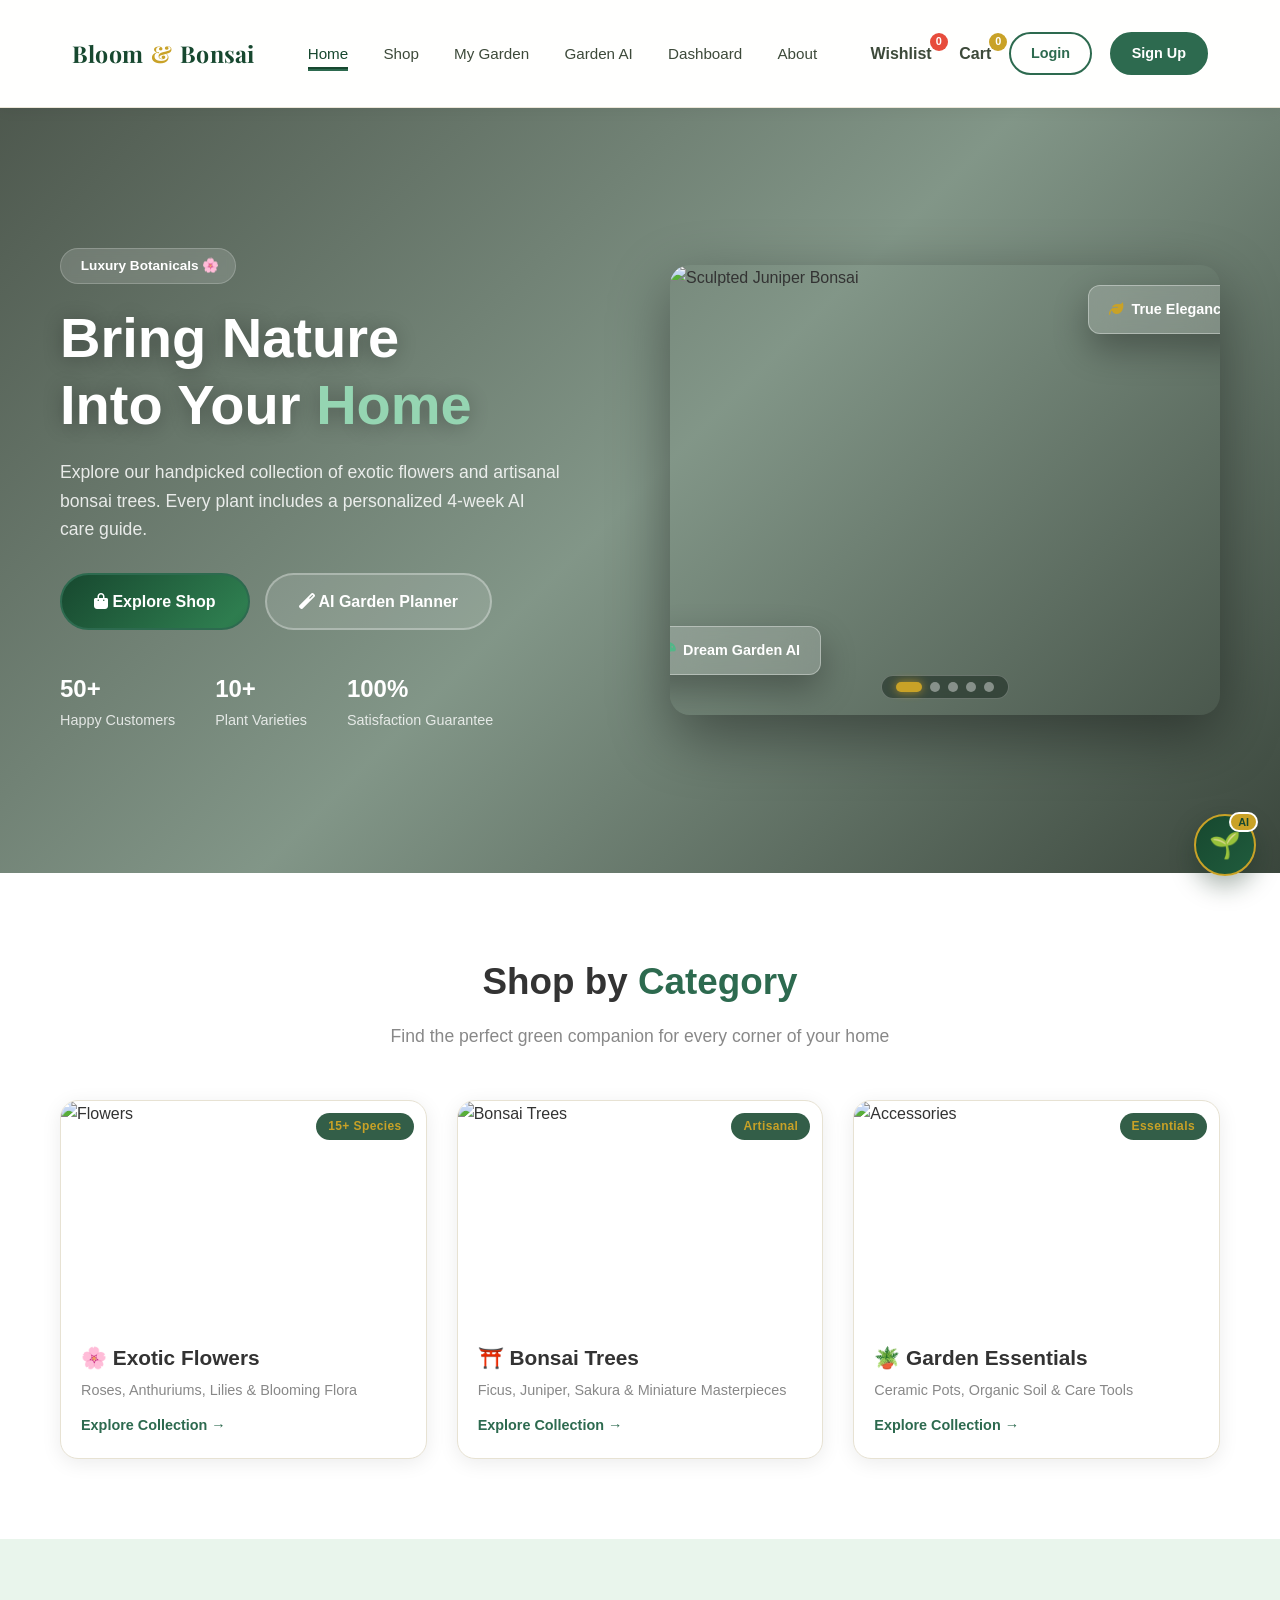
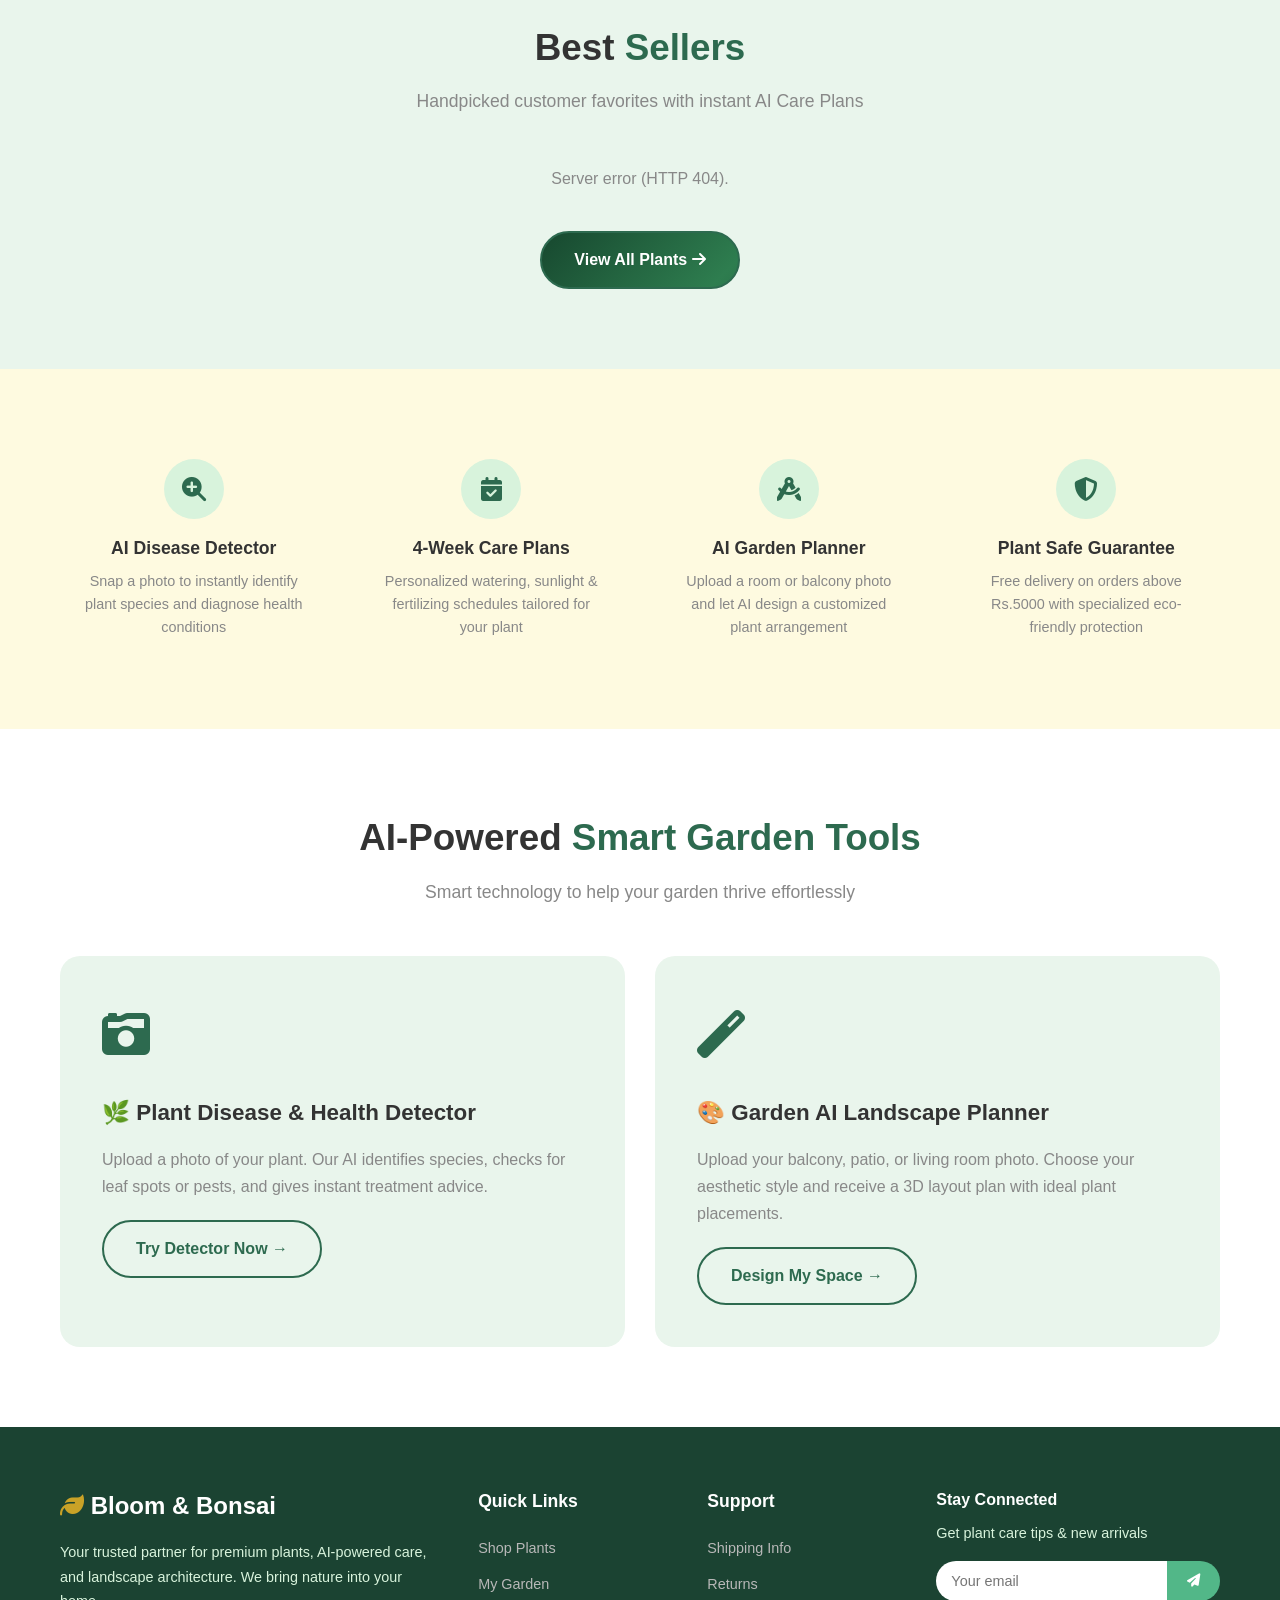
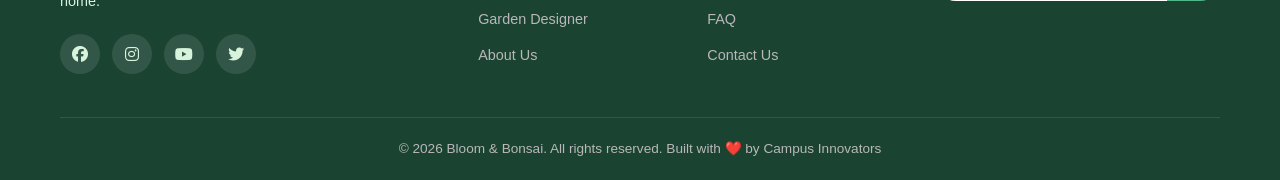
==== index.html @ c7f16629 "Restore and push all core website platform files" ====
<!DOCTYPE html>
<html lang="en">
<head>
    <meta charset="UTF-8">
    <meta name="viewport" content="width=device-width, initial-scale=1.0">
    <title>Bloom & Bonsai — Your Premium Plant Shop & AI Garden Planner</title>
    <link rel="preconnect" href="https://fonts.googleapis.com">
    <link href="https://fonts.googleapis.com/css2?family=Playfair+Display:wght@500;600;700;800&family=Inter:wght@400;500;600;700&display=swap" rel="stylesheet">
    <link rel="stylesheet" href="https://cdnjs.cloudflare.com/ajax/libs/font-awesome/6.5.0/css/all.min.css">
    <link rel="stylesheet" href="style.css?v=44.0">
</head>
<body>

<!-- ========== HEADER / NAVBAR (CENTERED PREMIUM NAVBAR) ========== -->
<header class="navbar premium">
  <div class="nav-inner">
    <a href="index.html" class="logo">Bloom <span>&amp;</span> Bonsai</a>
    <ul class="nav-links" id="navLinks">
      <li><a href="index.html" class="active">Home</a></li>
      <li><a href="shop.html">Shop</a></li>
      <li><a href="mygarden.html">My Garden</a></li>
      <li><a href="gardendesigner.html">Garden AI</a></li>
      <li><a href="dashboard.html">Dashboard</a></li>
      <li><a href="about.html">About</a></li>
    </ul>
    <div class="nav-actions">
      <a href="wishlist.html" class="cart-link" style="margin-right:10px;">Wishlist <span class="cart-badge wishlist-count-badge" id="wishlistCount" style="background:#e74c3c;">0</span></a>
      <a href="cart.html" class="cart-link">Cart <span class="cart-badge" id="cartCount">0</span></a>
      <a href="login.html" class="btn-login" id="loginBtn">Login</a>
      <a href="register.html" class="btn-signup" id="signupBtn">Sign Up</a>
      <div class="user-menu" id="userMenu" style="display:none;align-items:center;gap:10px;">
        <i class="fas fa-user-circle"></i>
        <span id="userName">User</span>
        <a href="#" id="logoutBtn" class="btn-mini" style="font-size:0.8rem;">Logout</a>
      </div>
      <button class="hamburger" id="hamburger" onclick="toggleMenu()"><i class="fas fa-bars"></i></button>
    </div>
  </div>
</header>

<!-- ========== HERO SECTION WITH LUXURY VIDEO BACKGROUND ========== -->
<section class="hero">
    <!-- Background Video -->
    <video autoplay muted loop playsinline id="hero-video">
        <source src="A_breathtaking_luxury_botanica.mp4" type="video/mp4">
        Your browser does not support the video tag.
    </video>

    <!-- Emerald-Gold Dark Overlay -->
    <div class="hero-overlay"></div>

    <div class="container hero-content">
        <div class="hero-text">
            <span class="hero-badge"><i class="fas fa-sparkles"></i> Luxury Botanicals 🌸</span>
            <h1>Bring Nature<br>Into Your <span class="highlight">Home</span></h1>
            <p>Explore our handpicked collection of exotic flowers and artisanal bonsai trees. Every plant includes a personalized 4-week AI care guide.</p>
            <div class="hero-buttons">
                <a href="shop.html" class="btn-primary shimmer-btn"><i class="fas fa-shopping-bag"></i> Explore Shop</a>
                <a href="gardendesigner.html" class="btn-secondary"><i class="fas fa-magic"></i> AI Garden Planner</a>
            </div>
            <div class="hero-stats">
                <div><strong>50+</strong> Happy Customers</div>
                <div><strong>10+</strong> Plant Varieties</div>
                <div><strong>100%</strong> Satisfaction Guarantee</div>
            </div>
        </div>
        <div class="hero-image">
            <div class="hero-img-wrapper">
                <!-- Auto-Sliding Image Slides -->
                <div class="hero-slider-container">
                    <div class="hero-slide active">
                        <img src="1000_F_533251804_g4BNF4jHRNAUqi2lBX12xUjSmZERIUp7.jpg?w=600" alt="Sculpted Juniper Bonsai">
                    </div>
                    <div class="hero-slide">
                        <img src="https://images.unsplash.com/photo-1562408590-e32931084e23?w=800" alt="Ficus Ginseng Bonsai">
                    </div>
                    <div class="hero-slide">
                        <img src="https://images.unsplash.com/photo-1496062031456-07b8f162a322?w=800" alt="Blooming Red Rose">
                    </div>
                    <div class="hero-slide">
                        <img src="https://images.unsplash.com/photo-1518977676601-b53f82aba655?w=800" alt="Japanese Evergreen Bonsai">
                    </div>
                    <div class="hero-slide">
                        <img src="https://images.unsplash.com/photo-1446071103084-c257b5f70672?w=800" alt="Tropical Anthurium">
                    </div>
                </div>

                <!-- Slider Navigation Dots -->
                <div class="hero-slider-dots">
                    <span class="hero-dot active" onclick="setHeroSlide(0)"></span>
                    <span class="hero-dot" onclick="setHeroSlide(1)"></span>
                    <span class="hero-dot" onclick="setHeroSlide(2)"></span>
                    <span class="hero-dot" onclick="setHeroSlide(3)"></span>
                    <span class="hero-dot" onclick="setHeroSlide(4)"></span>
                </div>

                <!-- Floating Accent Badges -->
                <div class="floating-card card-1">
                    <i class="fas fa-leaf" style="color:#c9a227;"></i> True Elegance
                </div>
                <div class="floating-card card-2">
                    <i class="fas fa-palette" style="color:#52B788;"></i> Dream Garden AI
                </div>
            </div>
        </div>
    </div>
</section>

<!-- ========== CATEGORIES SECTION ========== -->
<section class="categories" id="categories">
    <div class="container">
        <div class="section-header">
            <h2>Shop by <span class="highlight">Category</span></h2>
            <p>Find the perfect green companion for every corner of your home</p>
        </div>
        <div class="category-grid">
            <a href="shop.html?cat=flowers" class="category-card">
                <div class="category-img">
                    <img src="flowers.jpg?w=400" alt="Flowers">
                    <span class="cat-badge">15+ Species</span>
                </div>
                <div class="category-info">
                    <h3>🌸 Exotic Flowers</h3>
                    <p>Roses, Anthuriums, Lilies & Blooming Flora</p>
                    <span class="shop-link">Explore Collection →</span>
                </div>
            </a>
            <a href="shop.html?cat=bonsai" class="category-card">
                <div class="category-img">
                    <img src="bonsayi.avif?w=500" alt="Bonsai Trees">
                    <span class="cat-badge">Artisanal</span>
                </div>
                <div class="category-info">
                    <h3>⛩️ Bonsai Trees</h3>
                    <p>Ficus, Juniper, Sakura & Miniature Masterpieces</p>
                    <span class="shop-link">Explore Collection →</span>
                </div>
            </a>
            <a href="shop.html?cat=accessories" class="category-card">
                <div class="category-img">
                    <img src="gardenitems.jpg?w=400" alt="Accessories">
                    <span class="cat-badge">Essentials</span>
                </div>
                <div class="category-info">
                    <h3>🪴 Garden Essentials</h3>
                    <p>Ceramic Pots, Organic Soil & Care Tools</p>
                    <span class="shop-link">Explore Collection →</span>
                </div>
            </a>
        </div>
    </div>
</section>

<!-- ========== FEATURED PLANTS (BEST SELLERS) ========== -->
<section class="featured">
    <div class="container">
        <div class="section-header">
            <h2>Best <span class="highlight">Sellers</span></h2>
            <p>Handpicked customer favorites with instant AI Care Plans</p>
        </div>
        <div class="product-grid" id="featuredProducts">
            <!-- Products loaded via JS -->
        </div>
        <div class="view-all" style="margin-top:40px;text-align:center;">
            <a href="shop.html" class="btn-primary shimmer-btn">View All Plants <i class="fas fa-arrow-right"></i></a>
        </div>
    </div>
</section>

<!-- ========== FEATURES SECTION ========== -->
<section class="features">
    <div class="container">
        <div class="features-grid">
            <div class="feature-item">
                <div class="feature-icon"><i class="fas fa-search-plus"></i></div>
                <h3>AI Disease Detector</h3>
                <p>Snap a photo to instantly identify plant species and diagnose health conditions</p>
            </div>
            <div class="feature-item">
                <div class="feature-icon"><i class="fas fa-calendar-check"></i></div>
                <h3>4-Week Care Plans</h3>
                <p>Personalized watering, sunlight & fertilizing schedules tailored for your plant</p>
            </div>
            <div class="feature-item">
                <div class="feature-icon"><i class="fas fa-drafting-compass"></i></div>
                <h3>AI Garden Planner</h3>
                <p>Upload a room or balcony photo and let AI design a customized plant arrangement</p>
            </div>
            <div class="feature-item">
                <div class="feature-icon"><i class="fas fa-shield-alt"></i></div>
                <h3>Plant Safe Guarantee</h3>
                <p>Free delivery on orders above Rs.5000 with specialized eco-friendly protection</p>
            </div>
        </div>
    </div>
</section>

<!-- ========== AI TOOLS PREVIEW SECTION ========== -->
<section class="ai-tools">
    <div class="container">
        <div class="section-header">
            <h2>AI-Powered <span class="highlight">Smart Garden Tools</span></h2>
            <p>Smart technology to help your garden thrive effortlessly</p>
        </div>
        <div class="ai-tools-grid">
            <div class="ai-tool-card">
                <div class="ai-tool-img">
                    <i class="fas fa-camera-retro"></i>
                </div>
                <h3>🌿 Plant Disease & Health Detector</h3>
                <p>Upload a photo of your plant. Our AI identifies species, checks for leaf spots or pests, and gives instant treatment advice.</p>
                <a href="mygarden.html" class="btn-secondary">Try Detector Now →</a>
            </div>
            <div class="ai-tool-card">
                <div class="ai-tool-img">
                    <i class="fas fa-magic"></i>
                </div>
                <h3>🎨 Garden AI Landscape Planner</h3>
                <p>Upload your balcony, patio, or living room photo. Choose your aesthetic style and receive a 3D layout plan with ideal plant placements.</p>
                <a href="gardendesigner.html" class="btn-secondary">Design My Space →</a>
            </div>
        </div>
    </div>
</section>

<!-- ========== PRODUCT DETAIL MODAL (CUSTOMER VIEW) ========== -->
<div class="modal-overlay" id="productModal" onclick="if(event.target===this)closeProductModal();">
    <div class="modal-card" style="max-width:800px;position:relative;">
        <button class="modal-close" onclick="closeProductModal()">✕</button>
        <div id="productModalBody"><p style="text-align:center;padding:40px;">Loading plant details...</p></div>
    </div>
</div>

<!-- ========== FOOTER ========== -->
<footer class="footer">
    <div class="container">
        <div class="footer-grid">
            <div class="footer-about">
                <h3><i class="fas fa-leaf" style="color:#c9a227;"></i> Bloom & Bonsai</h3>
                <p>Your trusted partner for premium plants, AI-powered care, and landscape architecture. We bring nature into your home.</p>
                <div class="social-links">
                    <a href="#"><i class="fab fa-facebook"></i></a>
                    <a href="#"><i class="fab fa-instagram"></i></a>
                    <a href="#"><i class="fab fa-youtube"></i></a>
                    <a href="#"><i class="fab fa-twitter"></i></a>
                </div>
            </div>
            <div class="footer-links">
                <h4>Quick Links</h4>
                <ul>
                    <li><a href="shop.html">Shop Plants</a></li>
                    <li><a href="mygarden.html">My Garden</a></li>
                    <li><a href="gardendesigner.html">Garden Designer</a></li>
                    <li><a href="about.html">About Us</a></li>
                </ul>
            </div>
            <div class="footer-links">
                <h4>Support</h4>
                <ul>
                    <li><a href="#">Shipping Info</a></li>
                    <li><a href="#">Returns</a></li>
                    <li><a href="#">FAQ</a></li>
                    <li><a href="#">Contact Us</a></li>
                </ul>
            </div>
            <div class="footer-newsletter">
                <h4>Stay Connected</h4>
                <p>Get plant care tips & new arrivals</p>
                <form class="newsletter-form">
                    <input type="email" placeholder="Your email" required>
                    <button type="submit"><i class="fas fa-paper-plane"></i></button>
                </form>
            </div>
        </div>
        <div class="footer-bottom">
            <p>&copy; 2026 Bloom & Bonsai. All rights reserved. Built with ❤️ by Campus Innovators</p>
        </div>
    </div>
</footer>

<script src="script.js?v=44.0"></script>
</body>
</html>
---- style.css ----
/* ========== CSS VARIABLES ========== */
:root {
    --primary: #2D6A4F;
    --primary-dark: #1B4332;
    --secondary: #40916C;
    --accent: #52B788;
    --accent-light: #74C69D;
    --light: #D8F3DC;
    --lighter: #E9F5EC;
    --cream: #FEFAE0;
    --warm: #FFFBF0;
    --white: #FFFFFF;
    --gray-100: #F7F7F7;
    --gray-200: #E8E8E8;
    --gray-300: #B8B8B8;
    --gray-400: #888;
    --gray-500: #555;
    --gray-600: #333;
    --shadow: 0 4px 20px rgba(0,0,0,0.08);
    --shadow-hover: 0 8px 30px rgba(0,0,0,0.15);
    --radius: 12px;
    --radius-lg: 20px;
    --transition: all 0.3s ease;
}

/* ========== RESET & BASE ========== */
* {
    margin: 0;
    padding: 0;
    box-sizing: border-box;
}

html, body {
    scroll-behavior: smooth;
    width: 100% !important;
    max-width: 100% !important;
    overflow-x: hidden !important;
    position: relative;
    font-family: 'Segoe UI', Tahoma, Geneva, Verdana, sans-serif;
    background: var(--warm);
    color: var(--gray-600);
    line-height: 1.6;
}

a {
    text-decoration: none;
    color: inherit;
}

ul {
    list-style: none;
}

img {
    max-width: 100%;
    height: auto;
    display: block;
}

.container {
    max-width: 1200px;
    margin: 0 auto;
    padding: 0 20px;
}

.highlight {
    color: var(--primary);
}

.section-header {
    text-align: center;
    margin-bottom: 50px;
}

.section-header h2 {
    font-size: 2.3rem;
    color: var(--gray-600);
    margin-bottom: 10px;
}

.section-header p {
    color: var(--gray-400);
    font-size: 1.1rem;
}

/* ========== BUTTONS ========== */
.btn-primary {
    display: inline-block;
    background: var(--primary);
    color: var(--white);
    padding: 14px 32px;
    border-radius: 50px;
    font-weight: 600;
    font-size: 1rem;
    border: 2px solid var(--primary);
    transition: var(--transition);
    cursor: pointer;
}

.btn-primary:hover {
    background: var(--primary-dark);
    border-color: var(--primary-dark);
    transform: translateY(-2px);
    box-shadow: var(--shadow-hover);
}

.btn-secondary {
    display: inline-block;
    background: transparent;
    color: var(--primary);
    padding: 14px 32px;
    border-radius: 50px;
    font-weight: 600;
    font-size: 1rem;
    border: 2px solid var(--primary);
    transition: var(--transition);
    cursor: pointer;
}

.btn-secondary:hover {
    background: var(--primary);
    color: var(--white);
    transform: translateY(-2px);
}

.btn-danger {
    background: #dc3545;
    color: white;
    border: none;
    padding: 10px 20px;
    border-radius: 8px;
    cursor: pointer;
    transition: var(--transition);
}

.btn-danger:hover {
    background: #c82333;
}

/* ========== HEADER / NAVBAR ========== */
.header-top {
    background: var(--primary-dark);
    color: var(--light);
    font-size: 0.85rem;
    padding: 8px 0;
}

.header-top .container {
    display: flex;
    justify-content: space-between;
    align-items: center;
}

.navbar {
    background: var(--white);
    box-shadow: 0 2px 15px rgba(0,0,0,0.05);
    position: sticky;
    top: 0;
    z-index: 1000;
    padding: 15px 0;
}

.nav-container {
    display: flex;
    justify-content: space-between;
    align-items: center;
}

.logo {
    font-size: 1.5rem;
    font-weight: 800;
    color: var(--primary);
    display: flex;
    align-items: center;
    gap: 8px;
}

.logo i {
    color: var(--accent);
}

.nav-links {
    display: flex;
    gap: 30px;
    align-items: center;
}

.nav-links a {
    font-weight: 500;
    color: var(--gray-500);
    transition: var(--transition);
    position: relative;
    font-size: 0.95rem;
}

.nav-links a::after {
    content: '';
    position: absolute;
    bottom: -4px;
    left: 0;
    width: 0;
    height: 2px;
    background: var(--primary);
    transition: var(--transition);
}

.nav-links a:hover::after,
.nav-links a.active::after {
    width: 100%;
}

.nav-links a:hover,
.nav-links a.active {
    color: var(--primary);
}

.nav-icons {
    display: flex;
    align-items: center;
    gap: 15px;
}

/* Premium Admin Badge Styling */
.admin-portal-badge {
    background: linear-gradient(135deg, #17482f 0%, #0d2b1c 100%) !important;
    color: #fff !important;
    border: 1px solid #c9a227 !important;
    padding: 6px 16px !important;
    border-radius: 999px !important;
    font-weight: 700 !important;
    font-size: 0.82rem !important;
    letter-spacing: 0.5px !important;
    text-decoration: none !important;
    display: inline-flex !important;
    align-items: center !important;
    gap: 7px !important;
    box-shadow: 0 4px 14px rgba(23, 72, 47, 0.25) !important;
    transition: all 0.3s cubic-bezier(0.4, 0, 0.2, 1) !important;
}

.admin-portal-badge:hover {
    background: linear-gradient(135deg, #0d2b1c 0%, #17482f 100%) !important;
    box-shadow: 0 6px 20px rgba(201, 162, 39, 0.4) !important;
    transform: translateY(-2px) !important;
    border-color: #ffd700 !important;
}

.admin-portal-badge i {
    color: #c9a227 !important;
    font-size: 0.85rem !important;
    filter: drop-shadow(0 0 4px rgba(201,162,39,0.5));
}

.user-menu {
    display: flex;
    align-items: center;
    gap: 10px;
    background: #f4f8f5;
    padding: 4px 14px 4px 8px;
    border-radius: 999px;
    border: 1px solid #d4e4d6;
}

.user-menu #userName {
    font-weight: 600;
    font-size: 0.88rem;
    color: #17482f;
}

.cart-icon {
    position: relative;
    font-size: 1.3rem;
    color: var(--gray-600);
    transition: var(--transition);
}

.cart-icon:hover {
    color: var(--primary);
}

.cart-count {
    position: absolute;
    top: -8px;
    right: -10px;
    background: var(--accent);
    color: white;
    font-size: 0.7rem;
    width: 20px;
    height: 20px;
    border-radius: 50%;
    display: flex;
    align-items: center;
    justify-content: center;
    font-weight: 700;
}

.btn-login, .btn-signup {
    padding: 8px 20px;
    border-radius: 50px;
    font-weight: 600;
    font-size: 0.9rem;
    transition: var(--transition);
}

.btn-login {
    color: var(--primary);
    border: 2px solid var(--primary);
}

.btn-login:hover {
    background: var(--light);
}

.btn-signup {
    background: var(--primary);
    color: var(--white);
    border: 2px solid var(--primary);
}

.btn-signup:hover {
    background: var(--primary-dark);
    border-color: var(--primary-dark);
}

.user-menu {
    display: flex;
    align-items: center;
    gap: 5px;
    color: var(--primary);
    font-weight: 600;
    font-size: 0.9rem;
}

.user-menu i {
    font-size: 1.5rem;
}

.hamburger {
    display: none;
    background: none;
    border: none;
    font-size: 1.5rem;
    color: var(--gray-600);
    cursor: pointer;
}

/* ========== HERO SECTION (VIDEO BACKGROUND) ========== */
.hero {
    position: relative;
    min-height: 85vh;
    display: flex;
    align-items: center;
    overflow: hidden;
    padding: 0;
}

/* Video fills the entire hero behind everything */
#hero-video {
    position: absolute;
    top: 0;
    left: 0;
    width: 100%;
    height: 100%;
    object-fit: cover;
    z-index: 0;
}

/* Dark overlay so text is readable on any video */
.hero-overlay {
    position: absolute;
    top: 0;
    left: 0;
    width: 100%;
    height: 100%;
    background: rgba(0, 0, 0, 0.50);
    z-index: 1;
}

/* Content sits above the video and overlay */
.hero-content {
    position: relative;
    z-index: 2;
    display: grid;
    grid-template-columns: 1fr 1fr;
    gap: 60px;
    align-items: center;
    padding: 80px 20px;
    width: 100%;
}

.hero-badge {
    display: inline-block;
    background: rgba(255, 255, 255, 0.15);
    backdrop-filter: blur(4px);
    color: #fff;
    padding: 6px 16px;
    border-radius: 50px;
    font-size: 0.85rem;
    font-weight: 600;
    margin-bottom: 20px;
    border: 1px solid rgba(255, 255, 255, 0.2);
}

/* Override text colors for white-on-video readability */
.hero-text h1 {
    font-size: 3.5rem;
    line-height: 1.2;
    margin-bottom: 20px;
    color: #ffffff;
    text-shadow: 0 2px 20px rgba(0, 0, 0, 0.3);
}

.hero-text p {
    font-size: 1.1rem;
    color: rgba(255, 255, 255, 0.85);
    margin-bottom: 30px;
    max-width: 500px;
}

.hero-text .highlight {
    color: #95d5b2;
}

.hero-buttons {
    display: flex;
    gap: 15px;
    flex-wrap: wrap;
    margin-bottom: 40px;
}

.hero-buttons .btn-primary {
    background: var(--primary);
    border-color: var(--primary);
    color: #fff;
}

.hero-buttons .btn-primary:hover {
    background: var(--primary-dark);
    border-color: var(--primary-dark);
}

.hero-buttons .btn-secondary {
    background: rgba(255, 255, 255, 0.12);
    color: #fff;
    border: 2px solid rgba(255, 255, 255, 0.3);
}

.hero-buttons .btn-secondary:hover {
    background: rgba(255, 255, 255, 0.25);
    color: #fff;
}

.hero-stats {
    display: flex;
    gap: 40px;
}

.hero-stats div {
    font-size: 0.9rem;
    color: rgba(255, 255, 255, 0.8);
}

.hero-stats strong {
    display: block;
    font-size: 1.5rem;
    color: #ffffff;
}

.hero-image {
    position: relative;
}

.hero-img-wrapper {
    position: relative;
    border-radius: var(--radius-lg);
    overflow: hidden;
    box-shadow: 0 20px 60px rgba(0, 0, 0, 0.4);
    height: 450px;
}

.hero-slider-container {
    position: relative;
    width: 100%;
    height: 100%;
    overflow: hidden;
}

.hero-slide {
    position: absolute;
    inset: 0;
    opacity: 0;
    transform: scale(1.06);
    transition: opacity 1s ease-in-out, transform 1.2s ease-in-out;
    pointer-events: none;
}

.hero-slide.active {
    opacity: 1;
    transform: scale(1);
    pointer-events: auto;
}

.hero-slide img {
    width: 100%;
    height: 100%;
    object-fit: cover;
    display: block;
}

.hero-slider-dots {
    position: absolute;
    bottom: 16px;
    left: 50%;
    transform: translateX(-50%);
    display: flex;
    gap: 8px;
    z-index: 10;
    background: rgba(10, 26, 16, 0.45);
    backdrop-filter: blur(8px);
    padding: 6px 14px;
    border-radius: 999px;
    border: 1px solid rgba(255, 255, 255, 0.25);
}

.hero-dot {
    width: 10px;
    height: 10px;
    border-radius: 50%;
    background: rgba(255, 255, 255, 0.4);
    cursor: pointer;
    transition: all 0.3s ease;
}

.hero-dot.active {
    width: 26px;
    border-radius: 999px;
    background: #c9a227;
    box-shadow: 0 0 10px rgba(201, 162, 39, 0.8);
}

.floating-card {
    position: absolute;
    background: var(--white);
    padding: 12px 20px;
    border-radius: 12px;
    box-shadow: var(--shadow-hover);
    font-weight: 600;
    font-size: 0.9rem;
    color: var(--primary);
    display: flex;
    align-items: center;
    gap: 8px;
    animation: float 3s ease-in-out infinite;
}

.card-1 {
    top: 20px;
    right: -30px;
    animation-delay: 0s;
}

.card-2 {
    bottom: 40px;
    left: -30px;
    animation-delay: 1.5s;
}

@keyframes float {
    0%, 100% { transform: translateY(0); }
    50% { transform: translateY(-10px); }
}

/* ========== CATEGORIES SECTION ========== */
.categories {
    padding: 80px 0;
    background: var(--white);
}

.category-grid {
    display: grid;
    grid-template-columns: repeat(3, 1fr);
    gap: 30px;
}

.category-card {
    border-radius: var(--radius-lg);
    overflow: hidden;
    box-shadow: var(--shadow);
    transition: var(--transition);
    background: var(--white);
}

.category-card:hover {
    transform: translateY(-8px);
    box-shadow: var(--shadow-hover);
}

.category-img {
    height: 220px;
    overflow: hidden;
}

.category-img img {
    width: 100%;
    height: 100%;
    object-fit: cover;
    transition: var(--transition);
}

.category-card:hover .category-img img {
    transform: scale(1.1);
}

.category-info {
    padding: 20px;
}

.category-info h3 {
    font-size: 1.3rem;
    margin-bottom: 5px;
    color: var(--gray-600);
}

.category-info p {
    color: var(--gray-400);
    font-size: 0.9rem;
    margin-bottom: 10px;
}

.shop-link {
    color: var(--primary);
    font-weight: 600;
    font-size: 0.9rem;
}

/* ========== FEATURED PRODUCTS ========== */
.featured {
    padding: 80px 0;
    background: var(--lighter);
}

.product-grid {
    display: grid;
    grid-template-columns: repeat(4, 1fr);
    gap: 25px;
}

.product-card {
    background: var(--white);
    border-radius: var(--radius);
    overflow: hidden;
    box-shadow: var(--shadow);
    transition: var(--transition);
}

.product-card:hover {
    transform: translateY(-5px);
    box-shadow: var(--shadow-hover);
}

.product-img {
    height: 200px;
    overflow: hidden;
    position: relative;
}

.product-img img {
    width: 100%;
    height: 100%;
    object-fit: cover;
    transition: var(--transition);
}

.product-card:hover .product-img img {
    transform: scale(1.05);
}

.product-badge {
    position: absolute;
    top: 10px;
    left: 10px;
    background: var(--accent);
    color: white;
    padding: 4px 12px;
    border-radius: 50px;
    font-size: 0.75rem;
    font-weight: 600;
}

.product-info {
    padding: 15px;
}

.product-info h3 {
    font-size: 1rem;
    margin-bottom: 5px;
    color: var(--gray-600);
}

.product-info .category-tag {
    font-size: 0.8rem;
    color: var(--accent);
    font-weight: 600;
    margin-bottom: 8px;
    display: block;
}

.product-info .price {
    font-size: 1.2rem;
    font-weight: 700;
    color: var(--primary);
    margin-bottom: 10px;
}

.add-to-cart-btn {
    width: 100%;
    padding: 10px;
    background: var(--primary);
    color: white;
    border: none;
    border-radius: 8px;
    font-weight: 600;
    cursor: pointer;
    transition: var(--transition);
    font-size: 0.9rem;
}

.add-to-cart-btn:hover {
    background: var(--primary-dark);
}

.view-all {
    text-align: center;
    margin-top: 40px;
}

/* ========== FEATURES ========== */
.features {
    padding: 60px 0;
    background: var(--cream);
}

.features-grid {
    display: grid;
    grid-template-columns: repeat(4, 1fr);
    gap: 30px;
}

.feature-item {
    text-align: center;
    padding: 30px 20px;
    border-radius: var(--radius);
    transition: var(--transition);
}

.feature-item:hover {
    background: var(--white);
    box-shadow: var(--shadow);
}

.feature-icon {
    width: 60px;
    height: 60px;
    background: var(--light);
    border-radius: 50%;
    display: flex;
    align-items: center;
    justify-content: center;
    margin: 0 auto 15px;
    font-size: 1.5rem;
    color: var(--primary);
}

.feature-item h3 {
    font-size: 1.1rem;
    margin-bottom: 8px;
}

.feature-item p {
    font-size: 0.9rem;
    color: var(--gray-400);
}

/* ========== AI TOOLS ========== */
.ai-tools {
    padding: 80px 0;
    background: var(--white);
}

.ai-tools-grid {
    display: grid;
    grid-template-columns: repeat(2, 1fr);
    gap: 30px;
}

.ai-tool-card {
    background: var(--lighter);
    border-radius: var(--radius-lg);
    padding: 40px;
    transition: var(--transition);
    border: 2px solid transparent;
}

.ai-tool-card:hover {
    border-color: var(--accent);
    box-shadow: var(--shadow-hover);
    transform: translateY(-5px);
}

.ai-tool-img {
    font-size: 3rem;
    color: var(--primary);
    margin-bottom: 20px;
}

.ai-tool-card h3 {
    font-size: 1.4rem;
    margin-bottom: 15px;
}

.ai-tool-card p {
    color: var(--gray-400);
    margin-bottom: 20px;
    line-height: 1.7;
}

/* ========== FOOTER ========== */
.footer {
    background: var(--primary-dark);
    color: var(--light);
    padding: 60px 0 0;
}

.footer-grid {
    display: grid;
    grid-template-columns: 2fr 1fr 1fr 1.5fr;
    gap: 40px;
    padding-bottom: 40px;
    border-bottom: 1px solid rgba(255,255,255,0.1);
}

.footer-about h3 {
    font-size: 1.5rem;
    margin-bottom: 15px;
    color: var(--white);
}

.footer-about p {
    line-height: 1.7;
    margin-bottom: 20px;
    font-size: 0.9rem;
}

.social-links {
    display: flex;
    gap: 12px;
}

.social-links a {
    width: 40px;
    height: 40px;
    background: rgba(255,255,255,0.1);
    border-radius: 50%;
    display: flex;
    align-items: center;
    justify-content: center;
    transition: var(--transition);
    color: var(--light);
}

.social-links a:hover {
    background: var(--accent);
    color: var(--white);
}

.footer-links h4 {
    color: var(--white);
    margin-bottom: 20px;
    font-size: 1.1rem;
}

.footer-links ul li {
    margin-bottom: 10px;
}

.footer-links ul li a {
    color: var(--gray-300);
    transition: var(--transition);
    font-size: 0.9rem;
}

.footer-links ul li a:hover {
    color: var(--accent);
}

.footer-newsletter h4 {
    color: var(--white);
    margin-bottom: 10px;
}

.footer-newsletter p {
    font-size: 0.9rem;
    margin-bottom: 15px;
}

.newsletter-form {
    display: flex;
    gap: 0;
}

.newsletter-form input {
    flex: 1;
    padding: 12px 15px;
    border: none;
    border-radius: 50px 0 0 50px;
    outline: none;
    font-size: 0.9rem;
}

.newsletter-form button {
    background: var(--accent);
    color: white;
    border: none;
    padding: 12px 20px;
    border-radius: 0 50px 50px 0;
    cursor: pointer;
    transition: var(--transition);
}

.newsletter-form button:hover {
    background: var(--secondary);
}

.footer-bottom {
    text-align: center;
    padding: 20px 0;
    font-size: 0.85rem;
    color: var(--gray-300);
}

/* ========== SHOP PAGE ========== */
.shop-hero {
    background: linear-gradient(135deg, var(--primary) 0%, var(--primary-dark) 100%);
    color: white;
    padding: 60px 0;
    text-align: center;
}

.shop-hero h1 {
    font-size: 2.5rem;
    margin-bottom: 10px;
}

.shop-hero p {
    opacity: 0.9;
}

.shop-filters {
    background: var(--white);
    padding: 20px 0;
    box-shadow: 0 2px 10px rgba(0,0,0,0.05);
    position: sticky;
    top: 70px;
    z-index: 100;
}

.filter-container {
    display: flex;
    justify-content: space-between;
    align-items: center;
    flex-wrap: wrap;
    gap: 15px;
}

.filter-buttons {
    display: flex;
    gap: 10px;
    flex-wrap: wrap;
}

.filter-btn {
    padding: 8px 20px;
    border-radius: 50px;
    border: 2px solid var(--gray-200);
    background: var(--white);
    cursor: pointer;
    font-weight: 500;
    transition: var(--transition);
    font-size: 0.9rem;
}

.filter-btn:hover,
.filter-btn.active {
    border-color: var(--primary);
    background: var(--light);
    color: var(--primary);
}

.filter-search {
    display: flex;
    align-items: center;
    gap: 10px;
}

.filter-search input {
    padding: 10px 15px;
    border: 2px solid var(--gray-200);
    border-radius: 50px;
    outline: none;
    width: 250px;
    font-size: 0.9rem;
}

.filter-search input:focus {
    border-color: var(--primary);
}

.shop-content {
    padding: 40px 0;
    background: var(--lighter);
}

/* ========== CART PAGE ========== */
.cart-page {
    padding: 60px 0;
    min-height: 60vh;
}

.cart-page h1 {
    margin-bottom: 30px;
}

.cart-container {
    display: grid;
    grid-template-columns: 2fr 1fr;
    gap: 40px;
}

.cart-items {
    background: var(--white);
    border-radius: var(--radius);
    box-shadow: var(--shadow);
    padding: 20px;
}

.cart-item {
    display: flex;
    align-items: center;
    gap: 20px;
    padding: 20px 0;
    border-bottom: 1px solid var(--gray-200);
}

.cart-item:last-child {
    border-bottom: none;
}

.cart-item-img {
    width: 80px;
    height: 80px;
    border-radius: 10px;
    object-fit: cover;
}

.cart-item-info {
    flex: 1;
}

.cart-item-info h3 {
    font-size: 1rem;
    margin-bottom: 5px;
}

.cart-item-info p {
    color: var(--gray-400);
    font-size: 0.9rem;
}

.cart-item-price {
    font-weight: 700;
    color: var(--primary);
}

.cart-item-qty {
    display: flex;
    align-items: center;
    gap: 10px;
}

.cart-item-qty button {
    width: 30px;
    height: 30px;
    border-radius: 50%;
    border: 2px solid var(--gray-200);
    background: var(--white);
    cursor: pointer;
    font-weight: 700;
    transition: var(--transition);
}

.cart-item-qty button:hover {
    border-color: var(--primary);
    color: var(--primary);
}

.cart-item-qty span {
    font-weight: 600;
    min-width: 20px;
    text-align: center;
}

.remove-item {
    color: #dc3545;
    cursor: pointer;
    font-size: 0.9rem;
    transition: var(--transition);
}

.remove-item:hover {
    text-decoration: underline;
}

/* ========== ANIMATED CART PAGE ENHANCEMENTS ========== */
@keyframes cartSlideIn {
  0% {
    opacity: 0;
    transform: translateY(24px) scale(0.97);
  }
  100% {
    opacity: 1;
    transform: translateY(0) scale(1);
  }
}

@keyframes floatBounce {
  0%, 100% { transform: translateY(0); }
  50% { transform: translateY(-10px); }
}

@keyframes goldShimmer {
  0% { background-position: -200% 0; }
  100% { background-position: 200% 0; }
}

@keyframes pulseBadge {
  0% { transform: scale(1); }
  50% { transform: scale(1.3); }
  100% { transform: scale(1); }
}

.cart-item.premium-card {
  opacity: 0;
  animation: cartSlideIn 0.45s cubic-bezier(0.16, 1, 0.3, 1) forwards;
  transition: all 0.3s ease;
  position: relative;
  background: #ffffff;
  border: 1px solid #e7e2d3;
  border-radius: 18px;
  padding: 1.2rem 1.4rem;
  margin-bottom: 1.2rem;
  box-shadow: 0 6px 20px rgba(14, 42, 26, 0.05);
}

.cart-item.premium-card:hover {
  transform: translateY(-3px) scale(1.008);
  box-shadow: 0 12px 28px rgba(14, 42, 26, 0.12);
  border-color: #52B788;
}

.cart-item.removing {
  opacity: 0 !important;
  transform: translateX(-40px) scale(0.9) !important;
  max-height: 0 !important;
  padding: 0 !important;
  margin: 0 !important;
  overflow: hidden;
  transition: all 0.4s ease !important;
}

.cart-item img {
  transition: transform 0.35s ease;
}
.cart-item:hover img {
  transform: scale(1.08) rotate(-2deg);
}

.ci-qty button {
  width: 32px;
  height: 32px;
  border-radius: 50%;
  border: 1px solid #17482f;
  background: #f4f8f5;
  color: #17482f;
  font-weight: 700;
  font-size: 1.1rem;
  cursor: pointer;
  transition: all 0.2s ease;
}

.ci-qty button:hover {
  background: #17482f;
  color: #ffffff;
  transform: scale(1.1);
}

.ci-qty button:active {
  transform: scale(0.9);
}

.ci-remove {
  width: 32px;
  height: 32px;
  border-radius: 50%;
  border: 1px solid #f5c6cb;
  background: #fff0f0;
  color: #c0392b;
  font-size: 0.9rem;
  cursor: pointer;
  transition: all 0.25s ease;
  display: flex;
  align-items: center;
  justify-content: center;
}

.ci-remove:hover {
  background: #c0392b;
  color: #ffffff;
  transform: rotate(90deg) scale(1.1);
}

.btn-gold.btn-block {
  background: linear-gradient(135deg, #c9a227 0%, #e5c158 50%, #c9a227 100%);
  background-size: 200% 100%;
  color: #17482f;
  font-weight: 700;
  font-size: 1.05rem;
  padding: 14px 24px;
  border-radius: 999px;
  text-decoration: none;
  display: block;
  text-align: center;
  box-shadow: 0 8px 24px rgba(201, 162, 39, 0.35);
  transition: all 0.3s ease;
}

.btn-gold.btn-block:hover {
  animation: goldShimmer 1.5s infinite;
  transform: translateY(-2px);
  box-shadow: 0 12px 30px rgba(201, 162, 39, 0.5);
}

#emptyCart .icon {
  font-size: 4rem;
  display: inline-block;
  animation: floatBounce 2.5s ease-in-out infinite;
}

.cart-summary {
    background: var(--white);
    border-radius: var(--radius);
    box-shadow: var(--shadow);
    padding: 30px;
    height: fit-content;
}

.cart-summary h3 {
    margin-bottom: 20px;
    font-size: 1.3rem;
}

.summary-row {
    display: flex;
    justify-content: space-between;
    margin-bottom: 12px;
    font-size: 0.95rem;
}

.summary-row.total {
    font-size: 1.2rem;
    font-weight: 700;
    color: var(--primary);
    border-top: 2px solid var(--gray-200);
    padding-top: 15px;
    margin-top: 15px;
}

.checkout-btn {
    width: 100%;
    padding: 15px;
    background: var(--primary);
    color: white;
    border: none;
    border-radius: 10px;
    font-weight: 700;
    font-size: 1.1rem;
    cursor: pointer;
    transition: var(--transition);
    margin-top: 20px;
}

.checkout-btn:hover {
    background: var(--primary-dark);
}

.empty-cart {
    text-align: center;
    padding: 60px;
    color: var(--gray-400);
}

.empty-cart i {
    font-size: 4rem;
    margin-bottom: 20px;
    color: var(--gray-300);
}

/* ========== AUTH PAGES ========== */
.auth-page {
    min-height: 80vh;
    display: flex;
    align-items: center;
    justify-content: center;
    padding: 60px 20px;
    background: var(--lighter);
}

.auth-container {
    background: var(--white);
    border-radius: var(--radius-lg);
    box-shadow: var(--shadow-hover);
    padding: 50px 40px;
    width: 100%;
    max-width: 440px;
}

.auth-container h2 {
    text-align: center;
    margin-bottom: 10px;
    font-size: 1.8rem;
}

.auth-container .subtitle {
    text-align: center;
    color: var(--gray-400);
    margin-bottom: 30px;
}

.form-group {
    margin-bottom: 20px;
}

.form-group label {
    display: block;
    font-weight: 600;
    margin-bottom: 6px;
    font-size: 0.9rem;
    color: var(--gray-500);
}

.form-group input,
.form-group select,
.form-group textarea {
    width: 100%;
    padding: 12px 15px;
    border: 2px solid var(--gray-200);
    border-radius: 10px;
    font-size: 1rem;
    transition: var(--transition);
    outline: none;
    font-family: inherit;
}

.form-group input:focus,
.form-group select:focus,
.form-group textarea:focus {
    border-color: var(--primary);
    box-shadow: 0 0 0 3px rgba(45,106,79,0.1);
}

.form-group textarea {
    resize: vertical;
    min-height: 100px;
}

.auth-btn {
    width: 100%;
    padding: 14px;
    background: var(--primary);
    color: white;
    border: none;
    border-radius: 10px;
    font-weight: 700;
    font-size: 1rem;
    cursor: pointer;
    transition: var(--transition);
}

.auth-btn:hover {
    background: var(--primary-dark);
}

.auth-link {
    text-align: center;
    margin-top: 20px;
    font-size: 0.9rem;
    color: var(--gray-400);
}

.auth-link a {
    color: var(--primary);
    font-weight: 600;
}

/* ========== MY GARDEN PAGE ========== */
.garden-page {
    padding: 60px 0;
    background: var(--lighter);
    min-height: 60vh;
}

.garden-header {
    display: flex;
    justify-content: space-between;
    align-items: center;
    margin-bottom: 30px;
    flex-wrap: wrap;
    gap: 15px;
}

.garden-header h1 {
    font-size: 2rem;
}

.my-plants-grid {
    display: grid;
    grid-template-columns: repeat(auto-fill, minmax(220px, 1fr));
    gap: 25px;
    margin-bottom: 30px 0;
}

.garden-empty {
  padding: 40px;
  text-align: center;
  background: #f9f9f9;
  border-radius: 14px;
  color: #666;
}
.plant-card-owned {
    background: var(--white);
    border-radius: var(--radius);
    padding: 20px;
    box-shadow: var(--shadow);
    text-align: center;
}

.plant-card-owned .plant-icon {
    font-size: 3rem;
    margin-bottom: 10px;
}

.plant-card-owned h3 {
    margin-bottom: 5px;
}

.plant-card-owned p {
    color: var(--gray-400);
    font-size: 0.9rem;
    margin-bottom: 10px;
}

.plant-card-owned .care-link {
    color: var(--primary);
    font-weight: 600;
    font-size: 0.9rem;
}

.ai-upload-section {
    background: var(--white);
    border-radius: var(--radius-lg);
    padding: 40px;
    box-shadow: var(--shadow);
    text-align: center;
}

.ai-upload-section h2 {
    margin-bottom: 10px;
}

.ai-upload-section p {
    color: var(--gray-400);
    margin-bottom: 25px;
}

.upload-area {
    border: 3px dashed var(--gray-300);
    border-radius: var(--radius);
    padding: 50px;
    cursor: pointer;
    transition: var(--transition);
    margin-bottom: 20px;
}

.upload-area:hover {
    border-color: var(--primary);
    background: var(--lighter);
}

.upload-area i {
    font-size: 3rem;
    color: var(--primary);
    margin-bottom: 15px;
}

.upload-area p {
    font-weight: 600;
    color: var(--gray-500);
}

.upload-area span {
    font-size: 0.85rem;
    color: var(--gray-400);
}

#fileInput {
    display: none;
}

.ai-result {
    display: none;
    margin-top: 30px;
    padding: 20px;
    background: var(--lighter);
    border-radius: var(--radius);
    text-align: left;
}

.ai-result h3 {
    color: var(--primary);
    margin-bottom: 15px;
}

.result-detail {
    margin-bottom: 8px;
    font-size: 0.95rem;
}

.result-detail strong {
    color: var(--gray-600);
}

.health-badge {
    display: inline-block;
    padding: 4px 12px;
    border-radius: 50px;
    font-weight: 600;
    font-size: 0.85rem;
}

.health-badge.healthy {
    background: #d4edda;
    color: #155724;
}

.health-badge.diseased {
    background: #f8d7da;
    color: #721c24;
}

/* ========== GARDEN DESIGNER PAGE ========== */
.designer-page {
    padding: 60px 0;
    background: var(--lighter);
    min-height: 60vh;
}

.designer-layout {
    display: grid;
    grid-template-columns: 1fr 1fr;
    gap: 40px;
}

.designer-input {
    background: var(--white);
    border-radius: var(--radius-lg);
    padding: 40px;
    box-shadow: var(--shadow);
}

.designer-input h2 {
    margin-bottom: 10px;
}

.designer-input p {
    color: var(--gray-400);
    margin-bottom: 25px;
}

.designer-input .form-group textarea {
    min-height: 80px;
}

.designer-result {
    background: var(--white);
    border-radius: var(--radius-lg);
    padding: 40px;
    box-shadow: var(--shadow);
    display: flex;
    flex-direction: column;
    align-items: center;
    justify-content: center;
    min-height: 400px;
}

.designer-result .placeholder {
    text-align: center;
    color: var(--gray-400);
}

.designer-result .placeholder i {
    font-size: 4rem;
    margin-bottom: 15px;
    color: var(--gray-300);
}

.designer-result img {
    width: 100%;
    border-radius: var(--radius);
    box-shadow: var(--shadow);
}

/* ========== ADMIN DASHBOARD ========== */
.admin-page {
    display: flex;
    min-height: 100vh;
    background: var(--gray-100);
}

.admin-sidebar {
    width: 260px;
    background: var(--primary-dark);
    color: white;
    padding: 30px 20px;
    display: flex;
    flex-direction: column;
}

.admin-sidebar .logo {
    color: white;
    margin-bottom: 40px;
    font-size: 1.3rem;
}

.admin-sidebar .logo i {
    color: var(--accent);
}

.admin-nav {
    display: flex;
    flex-direction: column;
    gap: 5px;
    flex: 1;
}

.admin-nav a {
    color: rgba(255,255,255,0.7);
    padding: 12px 15px;
    border-radius: 10px;
    transition: var(--transition);
    display: flex;
    align-items: center;
    gap: 12px;
    font-size: 0.95rem;
}

.admin-nav a:hover,
.admin-nav a.active {
    background: rgba(255,255,255,0.1);
    color: white;
}

.admin-nav a i {
    width: 20px;
    text-align: center;
}

.admin-main {
    flex: 1;
    padding: 30px 40px;
    overflow-y: auto;
}

.admin-header {
    display: flex;
    justify-content: space-between;
    align-items: center;
    margin-bottom: 30px;
}

.admin-header h1 {
    font-size: 1.8rem;
}

.admin-stats {
    display: grid;
    grid-template-columns: repeat(4, 1fr);
    gap: 20px;
    margin-bottom: 30px;
}

.stat-card {
    background: white;
    border-radius: var(--radius);
    padding: 20px;
    box-shadow: var(--shadow);
    display: flex;
    align-items: center;
    gap: 15px;
}

.stat-icon {
    width: 50px;
    height: 50px;
    border-radius: 12px;
    display: flex;
    align-items: center;
    justify-content: center;
    font-size: 1.3rem;
}

.stat-icon.green { background: var(--light); color: var(--primary); }
.stat-icon.blue { background: #cce5ff; color: #004085; }
.stat-icon.orange { background: #ffeeba; color: #856404; }
.stat-icon.purple { background: #e2d9f3; color: #563d7c; }

.stat-info h3 {
    font-size: 1.5rem;
    margin-bottom: 2px;
}

.stat-info p {
    font-size: 0.85rem;
    color: var(--gray-400);
}

.admin-table {
    background: white;
    border-radius: var(--radius);
    box-shadow: var(--shadow);
    overflow: hidden;
}

.admin-table table {
    width: 100%;
    border-collapse: collapse;
}

.admin-table th,
.admin-table td {
    padding: 15px 20px;
    text-align: left;
    font-size: 0.9rem;
}

.admin-table th {
    background: var(--lighter);
    font-weight: 700;
    color: var(--gray-500);
}

.admin-table td {
    border-bottom: 1px solid var(--gray-200);
}

.admin-table tr:last-child td {
    border-bottom: none;
}

.admin-table .actions {
    display: flex;
    gap: 8px;
}

.admin-table .actions button {
    padding: 6px 12px;
    border-radius: 6px;
    border: none;
    cursor: pointer;
    font-size: 0.85rem;
    transition: var(--transition);
}

.admin-table .actions .edit-btn {
    background: var(--light);
    color: var(--primary);
}

.admin-table .actions .delete-btn {
    background: #f8d7da;
    color: #721c24;
}

.admin-table .actions button:hover {
    opacity: 0.8;
}

.admin-form-card {
    background: white;
    border-radius: var(--radius);
    box-shadow: var(--shadow);
    padding: 30px;
    margin-bottom: 30px;
}

.admin-form-card h2 {
    margin-bottom: 20px;
    font-size: 1.3rem;
}

.form-row {
    display: grid;
    grid-template-columns: 1fr 1fr;
    gap: 15px;
}

/* ========== CHECKOUT PAGE ========== */
.checkout-page {
    padding: 60px 0;
    background: var(--lighter);
    min-height: 60vh;
}

.checkout-layout {
    display: grid;
    grid-template-columns: 1.5fr 1fr;
    gap: 40px;
}

.checkout-form {
    background: var(--white);
    border-radius: var(--radius-lg);
    padding: 40px;
    box-shadow: var(--shadow);
}

.checkout-form h2 {
    margin-bottom: 25px;
}

.payment-demo {
    background: var(--lighter);
    border-radius: var(--radius);
    padding: 20px;
    margin-top: 20px;
    text-align: center;
    border: 2px dashed var(--gray-300);
}

.payment-demo p {
    color: var(--gray-400);
    font-size: 0.9rem;
}

/* ========== RESPONSIVE SYSTEM CONSOLIDATED BELOW ========== */
/* ═══════════ PREMIUM THEME (cart + dashboard) — append to style.css ═══════════ */
.navbar.premium{ background:rgba(255,255,255,.92); backdrop-filter:blur(12px); border-bottom:1px solid #ece7d9; position:sticky; top:0; z-index:50; }
.navbar.premium .nav-inner{ max-width:1200px; margin:0 auto; padding:1.05rem 2rem; display:flex; align-items:center; justify-content:space-between; gap:2.5rem; }
.navbar.premium.center .nav-inner{ justify-content:center; gap:3rem; }
.navbar.premium .logo{ font-family:'Playfair Display',Georgia,serif; font-size:1.45rem; font-weight:700; color:#17482f; letter-spacing:.2px; text-decoration:none; }
.navbar.premium .logo span{ color:#c9a227; }
.navbar.premium .nav-links{ display:flex; gap:2.2rem; align-items:center; }
.navbar.premium .nav-links a{ color:#3d4a3a; text-decoration:none; font-size:.95rem; font-weight:500; padding:.35rem 0; border-bottom:2px solid transparent; transition:.2s; }
.navbar.premium .nav-links a:hover{ color:#17482f; border-color:#c9a227; }
.navbar.premium .nav-links a.active{ color:#17482f; border-color:#17482f; }
.navbar.premium .nav-actions{ display:flex; align-items:center; gap:1.1rem; }
.cart-link{ position:relative; color:#3d4a3a; text-decoration:none; font-weight:600; }
.cart-badge{ position:absolute; top:-8px; right:-16px; background:#c9a227; color:#fff; font-size:.68rem; min-width:18px; height:18px; border-radius:999px; display:flex; align-items:center; justify-content:center; padding:0 5px; }
.btn-mini{ background:#17482f; color:#fff; border:none; padding:.45rem 1.1rem; border-radius:999px; font-size:.85rem; cursor:pointer; text-decoration:none; transition:.2s; }
.btn-mini:hover{ background:#0e2a1a; }

.cart-page{ max-width:1100px; margin:2.5rem auto; padding:0 1.5rem; }
.page-head{ text-align:center; margin-bottom:2.5rem; }
.page-head h1{ font-family:'Playfair Display',Georgia,serif; font-size:2.3rem; color:#17482f; }
.page-head p{ color:#7c8878; margin-top:.3rem; }
.cart-layout{ display:grid; grid-template-columns:1fr 340px; gap:2rem; align-items:start; }
@media(max-width:860px){ .cart-layout{ grid-template-columns:1fr; } }
.premium-card{ background:#fff; border:1px solid #e7e2d3; border-radius:18px; box-shadow:0 12px 32px rgba(14,42,26,.08); }
.cart-item{ display:grid; grid-template-columns:88px 1fr auto auto auto; gap:1.2rem; align-items:center; padding:1.2rem 1.4rem; margin-bottom:1rem; }
.cart-item img{ width:88px; height:88px; object-fit:cover; border-radius:12px; }
.ci-name{ font-weight:600; color:#23301f; }
.ci-price{ color:#7c8878; font-size:.9rem; }
.ci-total{ color:#17482f; font-weight:700; }
.ci-qty{ display:flex; align-items:center; gap:.55rem; border:1px solid #e7e2d3; border-radius:999px; padding:.3rem .6rem; }
.ci-qty button{ border:none; background:none; font-size:1.1rem; cursor:pointer; color:#17482f; width:24px; }
.ci-qty span{ min-width:22px; text-align:center; font-weight:600; }
.ci-remove{ border:none; background:none; color:#b2a98c; cursor:pointer; font-size:1rem; transition:.2s; }
.ci-remove:hover{ color:#c0392b; }
.summary{ padding:1.6rem; position:sticky; top:90px; }
.summary h2{ font-family:'Playfair Display',Georgia,serif; font-size:1.35rem; color:#17482f; margin-bottom:1.2rem; }
.os-row{ display:flex; justify-content:space-between; padding:.5rem 0; color:#5c6b58; font-size:.95rem; }
.os-row.total{ border-top:1px dashed #e7e2d3; margin-top:.6rem; padding-top:1rem; font-weight:700; color:#23301f; font-size:1.05rem; }
.btn-block{ display:block; width:100%; text-align:center; margin-top:.8rem; padding:.85rem; border-radius:12px; text-decoration:none; font-weight:600; transition:.2s; }
.btn-gold{ background:#c9a227; color:#fff; }
.btn-gold:hover{ background:#b18d1d; }
.btn-line{ border:1px solid #17482f; color:#17482f; background:#fff; }
.btn-line:hover{ background:#17482f; color:#fff; }
.empty-cart{ text-align:center; padding:4rem 1rem; }
.empty-cart .icon{ font-size:3.4rem; }
.empty-cart h2{ font-family:'Playfair Display',Georgia,serif; color:#17482f; margin:.6rem 0 .3rem; }
.empty-cart p{ color:#7c8878; margin-bottom:1.4rem; }
.free-ship{ background:#f2f7ef; border:1px dashed #2e7d4f; color:#2e7d4f; border-radius:12px; padding:.7rem; text-align:center; font-size:.85rem; margin-top:1rem; }

/* dashboard */
.dash-tabs{ display:flex; justify-content:center; gap:.8rem; margin:2rem auto; flex-wrap:wrap; }
.dash-tab{ padding:.6rem 1.5rem; border-radius:999px; background:#fff; border:1px solid #e7e2d3; color:#5c6b58; cursor:pointer; font-weight:500; transition:.2s; }
.dash-tab.active{ background:#17482f; color:#fff; border-color:#17482f; }
.timeline{ position:relative; padding-left:1.8rem; }
.timeline::before{ content:''; position:absolute; left:7px; top:6px; bottom:6px; width:2px; background:#e7e2d3; }
.tl-step{ position:relative; padding:0 0 1.4rem 1.2rem; }
.tl-step::before{ content:''; position:absolute; left:-1.78rem; top:4px; width:14px; height:14px; border-radius:50%; background:#fff; border:3px solid #d8d3c2; }
.tl-step.done::before{ background:#2e7d4f; border-color:#2e7d4f; }
.tl-step.now::before{ background:#c9a227; border-color:#c9a227; box-shadow:0 0 0 5px rgba(201,162,39,.18); }
.tl-step .tl-status{ font-weight:700; color:#23301f; }
.tl-step .tl-note{ color:#7c8878; font-size:.88rem; margin-top:.15rem; }
.tl-step .tl-time{ color:#b2a98c; font-size:.78rem; }

/* ═══════════ LUXURY ANIMATIONS & ELEVATED DESIGN SYSTEM ═══════════ */
@keyframes floatCard {
    0%, 100% { transform: translateY(0px) rotate(0deg); }
    50% { transform: translateY(-10px) rotate(1.5deg); }
}

@keyframes shimmerSweep {
    0% { background-position: -200% 0; }
    100% { background-position: 200% 0; }
}

@keyframes pulseGlow {
    0%, 100% { box-shadow: 0 0 15px rgba(201, 162, 39, 0.2); }
    50% { box-shadow: 0 0 30px rgba(201, 162, 39, 0.5); }
}

/* Hero Enhancements */
.hero-overlay {
    background: linear-gradient(135deg, rgba(10, 26, 16, 0.72) 0%, rgba(27, 67, 50, 0.55) 50%, rgba(10, 26, 16, 0.8) 100%);
}

.floating-card {
    animation: floatCard 4.5s ease-in-out infinite;
    backdrop-filter: blur(14px);
    -webkit-backdrop-filter: blur(14px);
    background: rgba(255, 255, 255, 0.18) !important;
    border: 1px solid rgba(255, 255, 255, 0.35) !important;
    color: #ffffff !important;
    box-shadow: 0 15px 35px rgba(0, 0, 0, 0.3) !important;
    font-weight: 700 !important;
}

.floating-card.card-2 {
    animation-delay: 2.2s;
}

.shimmer-btn {
    position: relative;
    background: linear-gradient(135deg, #17482f 0%, #2e7d4f 50%, #17482f 100%) !important;
    background-size: 200% 100% !important;
    transition: all 0.4s ease !important;
}

.shimmer-btn:hover {
    background-position: 100% 0 !important;
    box-shadow: 0 10px 25px rgba(23, 72, 47, 0.4) !important;
}

/* Category Cards Hover Elevation */
.category-card {
    transition: all 0.4s cubic-bezier(0.165, 0.84, 0.44, 1);
    border: 1px solid #e7e2d3;
    position: relative;
    overflow: hidden;
    border-radius: 18px;
}

.category-card:hover {
    transform: translateY(-8px) scale(1.015);
    box-shadow: 0 20px 40px rgba(14, 42, 26, 0.15);
    border-color: #c9a227;
}

.category-img {
    position: relative;
    overflow: hidden;
}

.category-img img {
    transition: transform 0.6s cubic-bezier(0.165, 0.84, 0.44, 1);
}

.category-card:hover .category-img img {
    transform: scale(1.08);
}

.cat-badge {
    position: absolute;
    top: 12px;
    right: 12px;
    background: rgba(23, 72, 47, 0.88);
    backdrop-filter: blur(6px);
    color: #c9a227;
    font-size: 0.75rem;
    font-weight: 700;
    padding: 4px 12px;
    border-radius: 999px;
    letter-spacing: 0.4px;
}

/* Product Cards Hover Elevation */
.product-card {
    background: #ffffff;
    border: 1px solid #e7e2d3;
    border-radius: 18px;
    overflow: hidden;
    transition: all 0.4s cubic-bezier(0.165, 0.84, 0.44, 1);
    box-shadow: 0 8px 24px rgba(14, 42, 26, 0.05);
}

.product-card:hover {
    transform: translateY(-6px);
    box-shadow: 0 18px 38px rgba(14, 42, 26, 0.14);
    border-color: #c9a227;
}

.product-img {
    overflow: hidden;
    position: relative;
}

.product-img img {
    transition: transform 0.5s cubic-bezier(0.165, 0.84, 0.44, 1);
}

.product-card:hover .product-img img {
    transform: scale(1.06);
}

/* Product Detail Modal */
.modal-overlay {
    position: fixed;
    inset: 0;
    background: rgba(10, 26, 16, 0.6);
    backdrop-filter: blur(6px);
    display: none;
    align-items: center;
    justify-content: center;
    z-index: 2000;
    padding: 20px;
}

.modal-overlay.show {
    display: flex;
}

.modal-card {
    background: #ffffff;
    border-radius: 24px;
    max-width: 800px;
    width: 100%;
    max-height: 90vh;
    overflow-y: auto;
    padding: 30px;
    position: relative;
    box-shadow: 0 20px 60px rgba(0, 0, 0, 0.25);
}

.modal-close {
    position: absolute;
    top: 18px;
    right: 18px;
    background: #f6f3ea;
    border: none;
    width: 36px;
    height: 36px;
    border-radius: 50%;
    font-size: 1.1rem;
    cursor: pointer;
    color: #17482f;
    transition: 0.2s;
    z-index: 10;
}

.modal-close:hover {
    background: #17482f;
    color: #ffffff;
}

/* ═══════════ COMPLETE MOBILE & TABLET RESPONSIVE SYSTEM ═══════════ */

/* Modal Capping & Touch Scroll */
.modal-overlay {
    position: fixed;
    inset: 0;
    background: rgba(10, 26, 16, 0.65);
    backdrop-filter: blur(6px);
    display: none;
    align-items: center;
    justify-content: center;
    z-index: 99999;
    padding: 16px;
}

.modal-card,
#productModal .modal-card,
#reviewModal > div,
.ai-modal-content {
    max-height: 90vh !important;
    overflow-y: auto !important;
    -webkit-overflow-scrolling: touch !important;
}

/* Data Tables Responsive Touch Wrapper */
.table-responsive,
.admin-table-container,
.orders-table-wrapper,
.admin-table-wrapper {
    width: 100% !important;
    overflow-x: auto !important;
    -webkit-overflow-scrolling: touch !important;
    margin-bottom: 20px;
}

/* 1. DESKTOP SCREENS (> 768px) */
@media (min-width: 769px) {
    .hamburger {
        display: none !important;
    }
    .nav-links,
    .navbar.premium .nav-links {
        display: flex !important;
        position: static !important;
        background: transparent !important;
        flex-direction: row !important;
        padding: 0 !important;
        box-shadow: none !important;
        gap: 2.2rem !important;
        border-bottom: none !important;
    }
}

/* 2. TABLET SCREENS (<= 992px) */
@media (max-width: 992px) {
    .nav-links,
    .navbar.premium .nav-links {
        gap: 1.2rem !important;
    }
    .nav-links a,
    .navbar.premium .nav-links a {
        font-size: 0.88rem !important;
    }
    .nav-actions {
        gap: 0.7rem !important;
    }
    .btn-login, .btn-signup {
        padding: 6px 14px !important;
        font-size: 0.82rem !important;
    }
    .cart-layout, 
    .checkout-layout, 
    .designer-layout,
    .shop-layout-grid {
        grid-template-columns: 1fr !important;
        gap: 24px !important;
    }
    .summary {
        position: static !important;
    }
}

/* 3. MOBILE SCREENS (<= 768px) */
@media (max-width: 768px) {
    .nav-inner {
        display: flex !important;
        align-items: center !important;
        justify-content: space-between !important;
        padding: 0.8rem 1rem !important;
        gap: 0.8rem !important;
        position: relative !important;
    }

    /* Logo on Far LEFT */
    .logo {
        order: 1 !important;
        margin-right: auto !important;
        font-size: 1.25rem !important;
    }

    /* Action Icons (Wishlist, Cart, Logout) in Middle/Right */
    .nav-actions {
        order: 2 !important;
        display: flex !important;
        align-items: center !important;
        gap: 0.7rem !important;
    }

    /* Hamburger Icon on Far RIGHT */
    .hamburger {
        order: 3 !important;
        display: block !important;
        font-size: 1.4rem !important;
        cursor: pointer !important;
        color: #17482f !important;
        background: none !important;
        border: none !important;
        padding: 6px 10px !important;
        margin-left: 6px !important;
    }

    .nav-actions .user-badge span,
    .user-menu #userName,
    .nav-actions .btn-login,
    .nav-actions .btn-signup {
        display: none !important;
    }

    /* Mobile Slide-down Navigation Menu */
    .nav-links,
    .navbar.premium .nav-links {
        display: none !important;
        position: absolute !important;
        top: 100% !important;
        left: 0 !important;
        right: 0 !important;
        width: 100% !important;
        box-sizing: border-box !important;
        background: #ffffff !important;
        flex-direction: column !important;
        padding: 20px 16px !important;
        box-shadow: 0 14px 35px rgba(0, 0, 0, 0.15) !important;
        gap: 16px !important;
        z-index: 1000 !important;
        text-align: center !important;
        border-bottom: 3px solid #17482f !important;
    }

    .nav-links.active,
    .navbar.premium .nav-links.active {
        display: flex !important;
    }

    .hero-content {
        grid-template-columns: 1fr !important;
        padding: 30px 16px !important;
    }

    /* Admin Sidebar Mobile Stacking */
    .admin-page {
        flex-direction: column !important;
    }
    .admin-sidebar {
        width: 100% !important;
        padding: 16px 20px !important;
    }
    .admin-main {
        width: 100% !important;
        padding: 16px !important;
    }

    /* 2-Column Mobile Shop Grid */
    .product-grid,
    #shopGrid,
    #shopProducts {
        grid-template-columns: repeat(2, 1fr) !important;
        gap: 12px !important;
    }
}

/* 4. SMALL SMARTPHONES (<= 480px) */
@media (max-width: 480px) {
    .product-grid,
    #shopGrid,
    #shopProducts {
        grid-template-columns: repeat(2, 1fr) !important;
        gap: 10px !important;
    }

    .cart-item {
        display: flex !important;
        flex-direction: column !important;
        align-items: flex-start !important;
        gap: 12px !important;
        padding: 1rem !important;
    }

    .cart-item img {
        width: 100% !important;
        height: 120px !important;
        object-fit: cover !important;
        border-radius: 12px !important;
    }
}
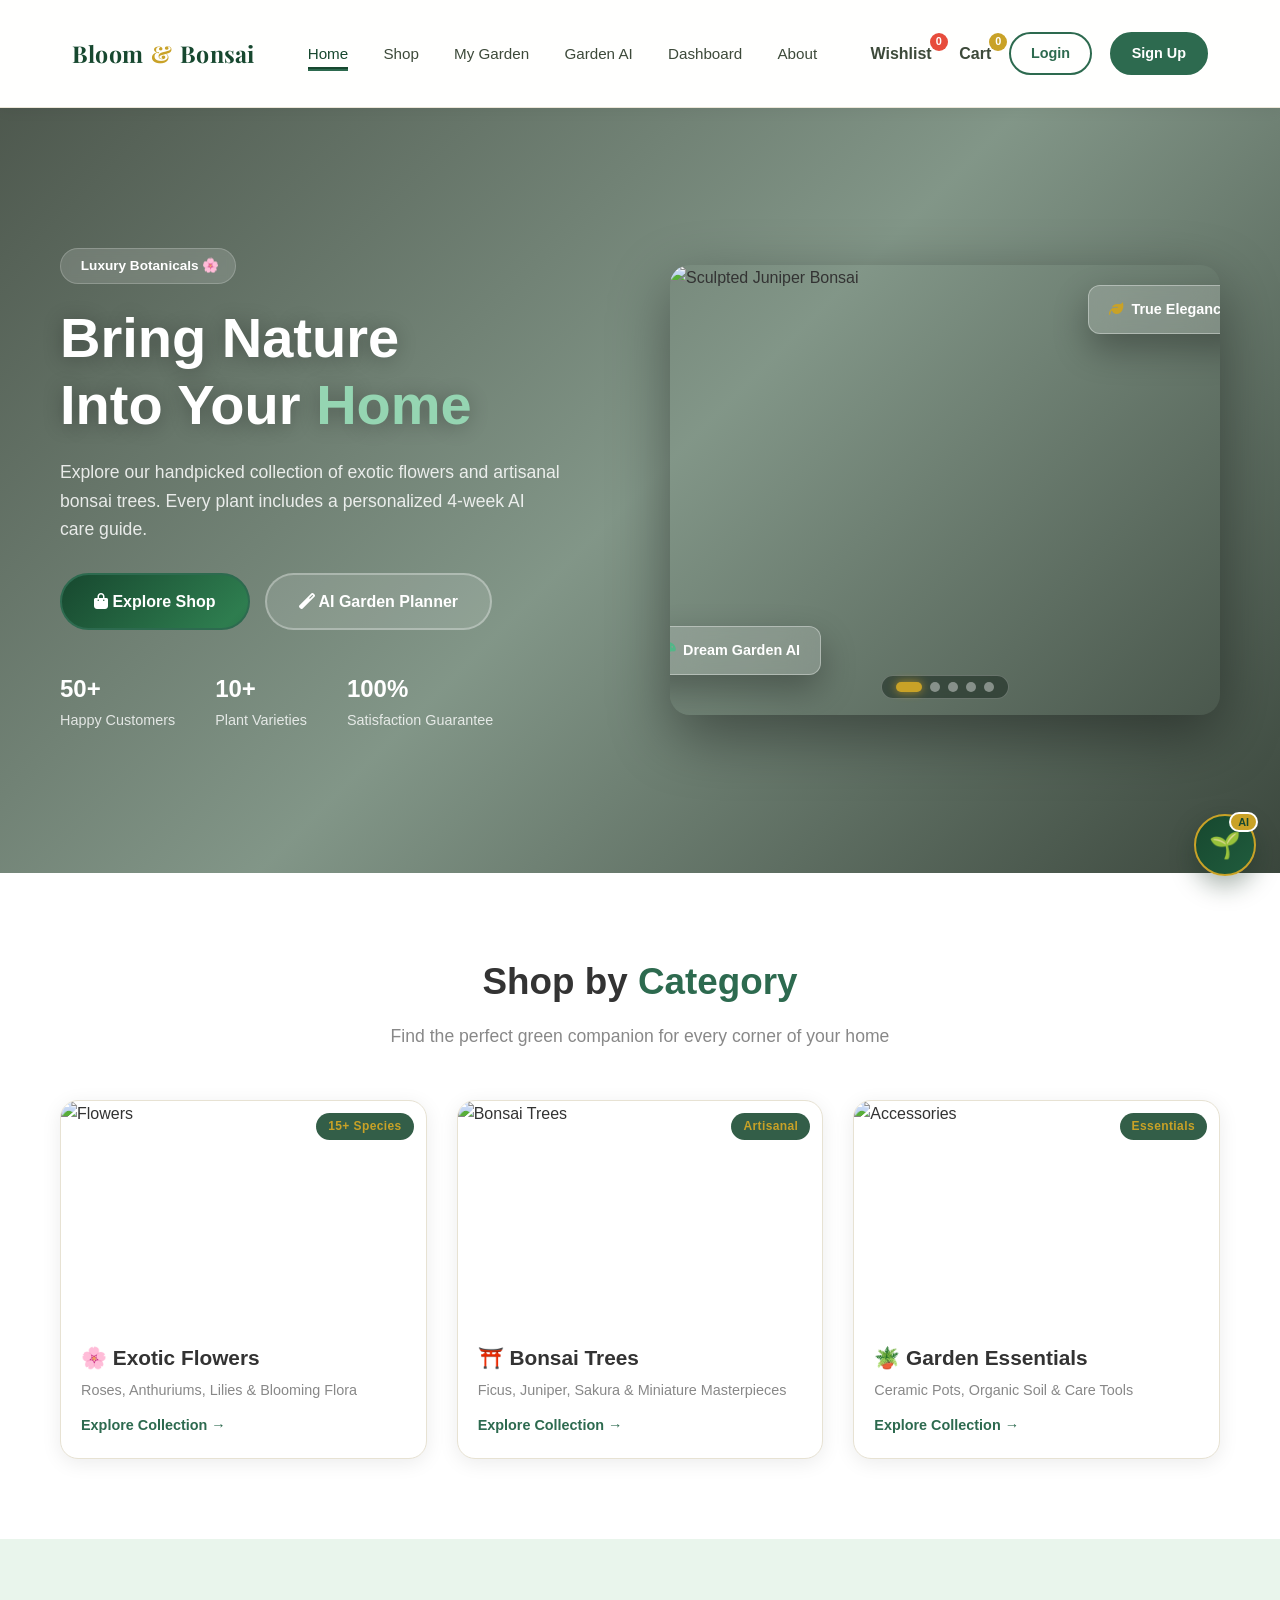
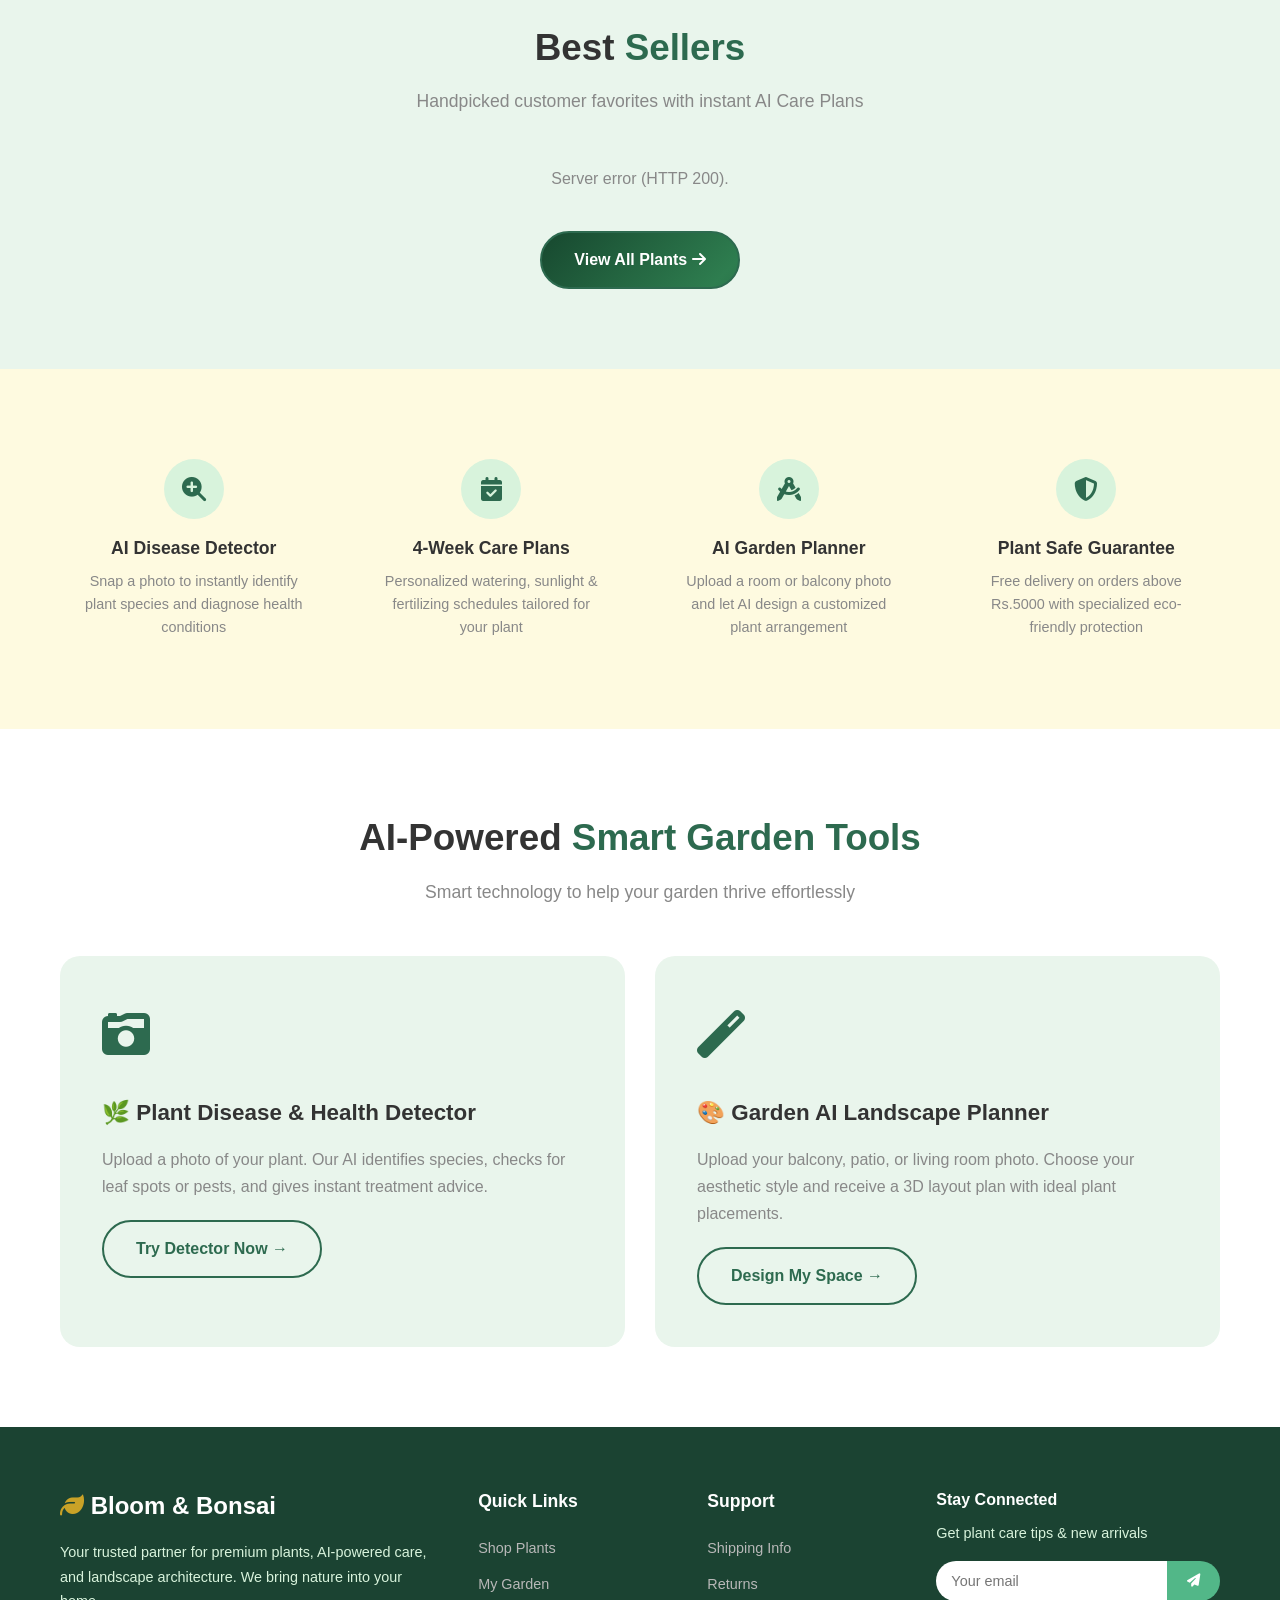
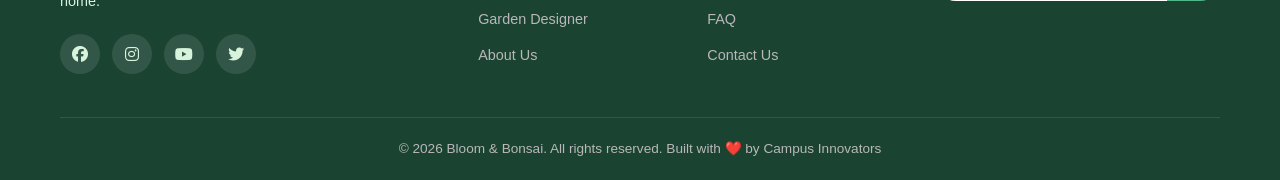
==== commit 9b6b0028: "Replace local broken image filenames with high-resolution Unsplash URLs on index.html and about.html" ====
--- a/index.html
+++ b/index.html
@@ -69,7 +69,7 @@
                 <!-- Auto-Sliding Image Slides -->
                 <div class="hero-slider-container">
                     <div class="hero-slide active">
-                        <img src="1000_F_533251804_g4BNF4jHRNAUqi2lBX12xUjSmZERIUp7.jpg?w=600" alt="Sculpted Juniper Bonsai">
+                        <img src="https://images.unsplash.com/photo-1512428559087-560fa5ceab42?w=800" alt="Sculpted Juniper Bonsai">
                     </div>
                     <div class="hero-slide">
                         <img src="https://images.unsplash.com/photo-1562408590-e32931084e23?w=800" alt="Ficus Ginseng Bonsai">
@@ -116,7 +116,7 @@
         <div class="category-grid">
             <a href="shop.html?cat=flowers" class="category-card">
                 <div class="category-img">
-                    <img src="flowers.jpg?w=400" alt="Flowers">
+                    <img src="https://images.unsplash.com/photo-1562408590-e32931084e23?w=800" alt="Flowers">
                     <span class="cat-badge">15+ Species</span>
                 </div>
                 <div class="category-info">
@@ -127,7 +127,7 @@
             </a>
             <a href="shop.html?cat=bonsai" class="category-card">
                 <div class="category-img">
-                    <img src="bonsayi.avif?w=500" alt="Bonsai Trees">
+                    <img src="https://images.unsplash.com/photo-1512428559087-560fa5ceab42?w=800" alt="Bonsai Trees">
                     <span class="cat-badge">Artisanal</span>
                 </div>
                 <div class="category-info">
@@ -138,7 +138,7 @@
             </a>
             <a href="shop.html?cat=accessories" class="category-card">
                 <div class="category-img">
-                    <img src="gardenitems.jpg?w=400" alt="Accessories">
+                    <img src="https://images.unsplash.com/photo-1416879595882-3373a0480b5b?w=800" alt="Accessories">
                     <span class="cat-badge">Essentials</span>
                 </div>
                 <div class="category-info">
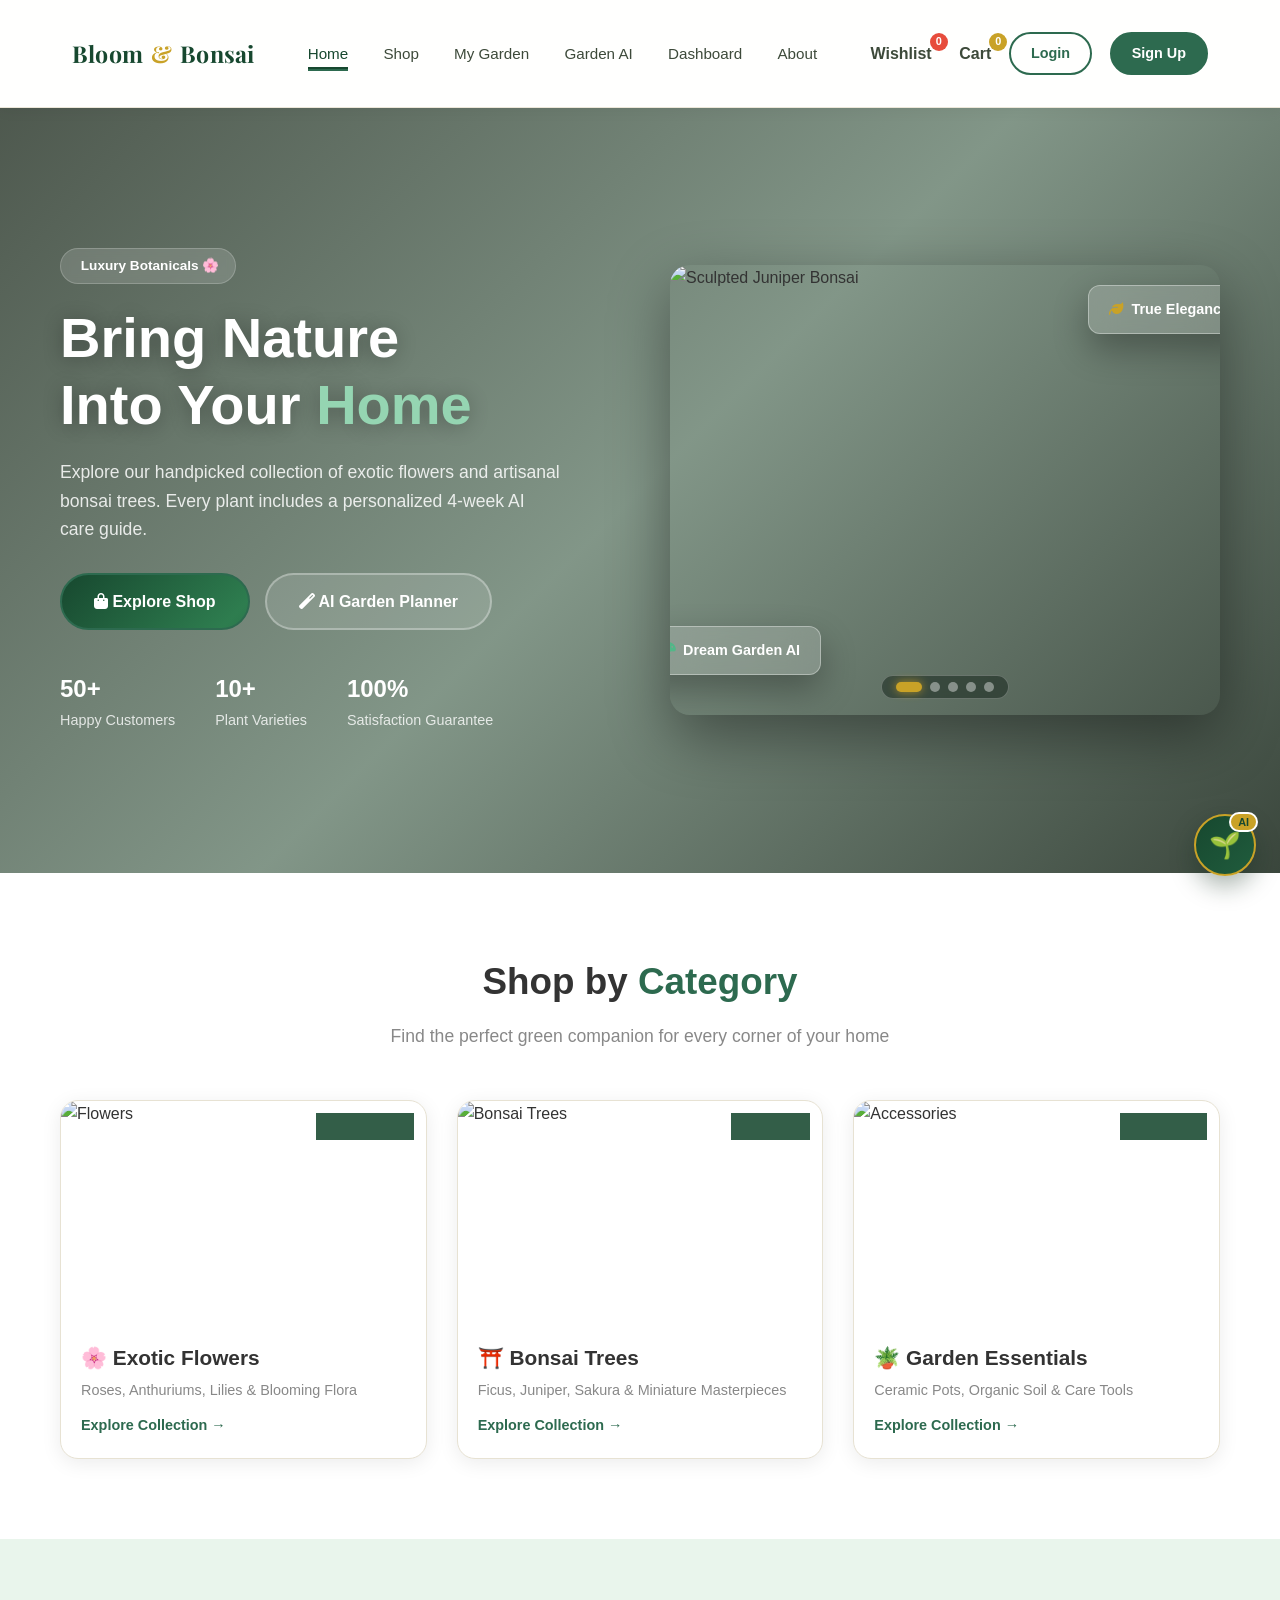
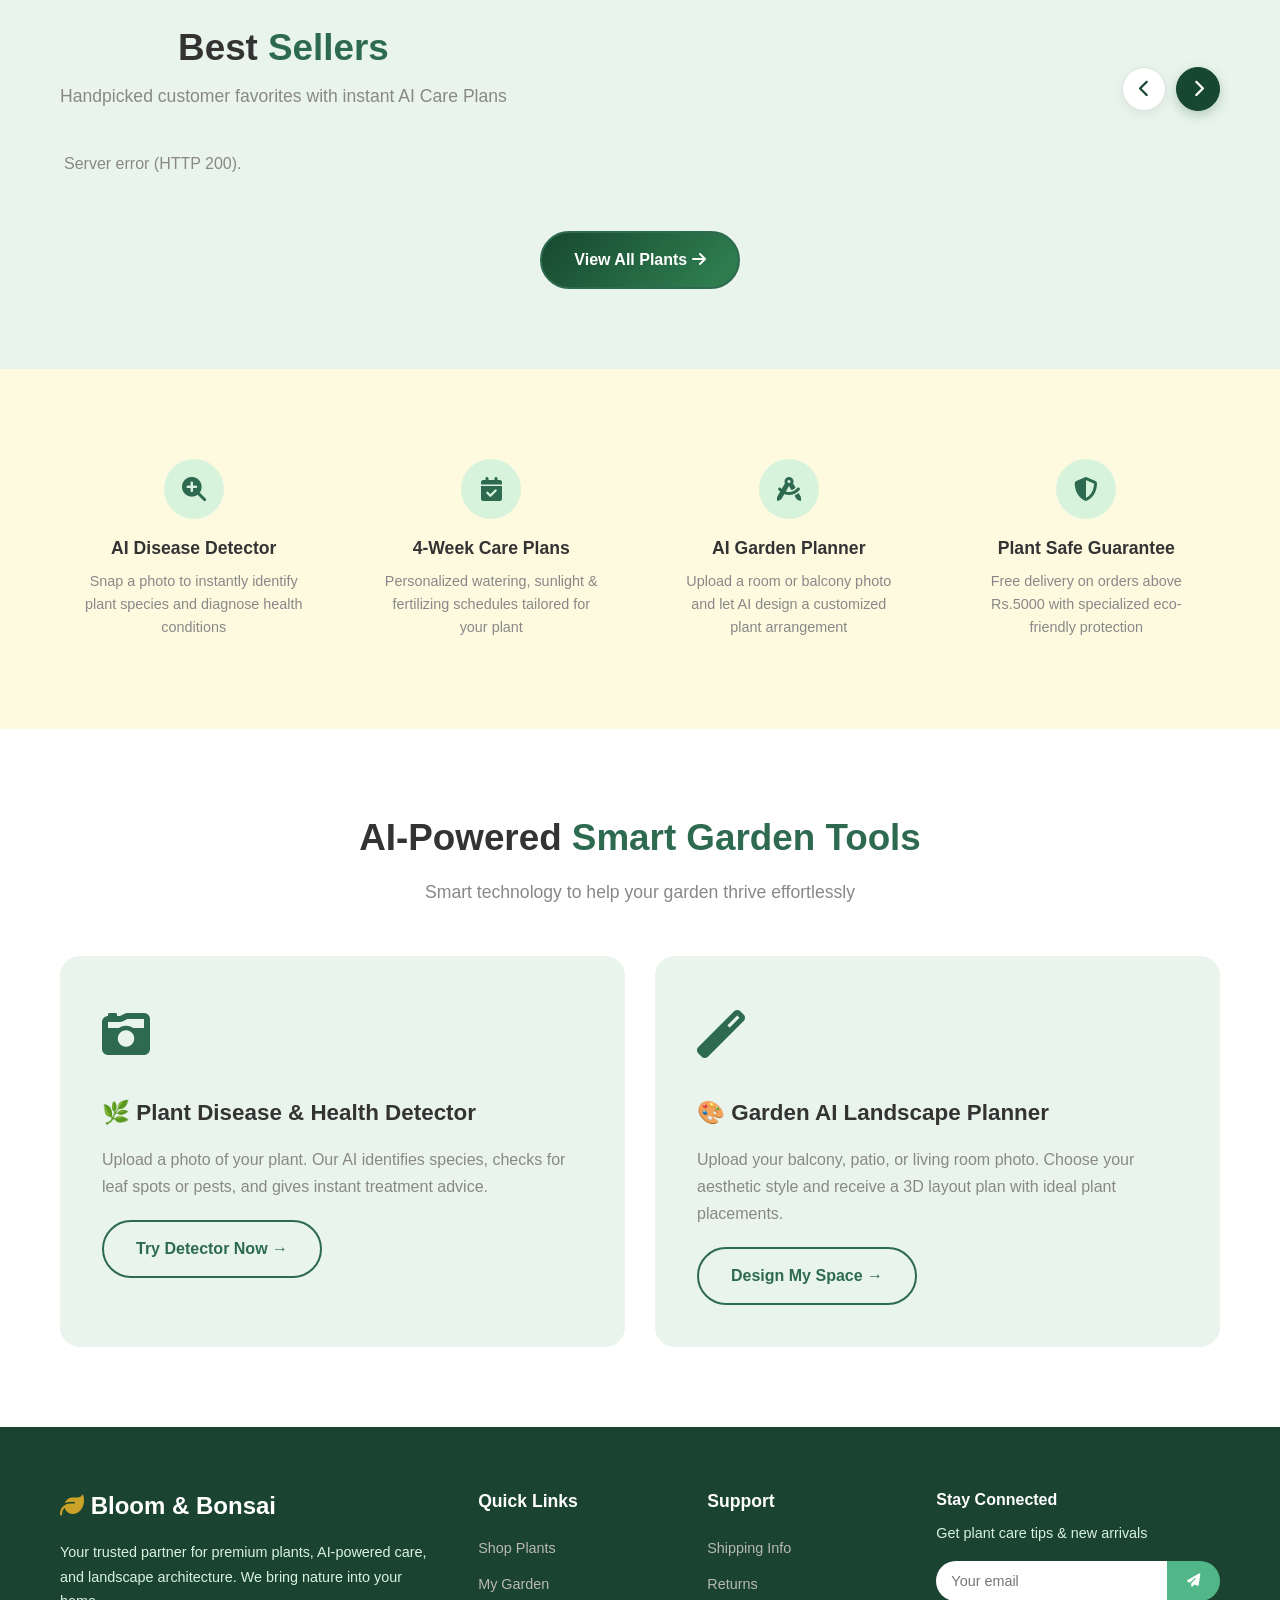
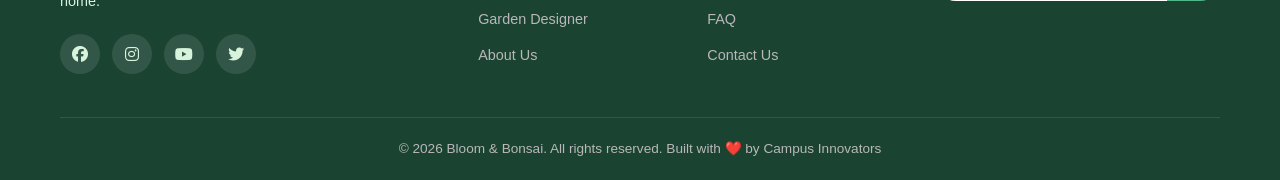
==== commit 92bc141f: "Convert Best Sellers into smooth horizontal slider, increase featured items count, and fix badge pos" ====
--- a/index.html
+++ b/index.html
@@ -151,17 +151,29 @@
     </div>
 </section>
 
-<!-- ========== FEATURED PLANTS (BEST SELLERS) ========== -->
-<section class="featured">
-    <div class="container">
-        <div class="section-header">
-            <h2>Best <span class="highlight">Sellers</span></h2>
-            <p>Handpicked customer favorites with instant AI Care Plans</p>
-        </div>
-        <div class="product-grid" id="featuredProducts">
-            <!-- Products loaded via JS -->
-        </div>
-        <div class="view-all" style="margin-top:40px;text-align:center;">
+<!-- ========== FEATURED PLANTS (BEST SELLERS HORIZONTAL SLIDER) ========== -->
+<section class="featured" id="best-sellers">
+    <div class="container">
+        <div class="section-header" style="display:flex;justify-space-between;align-items:flex-end;margin-bottom:30px;flex-wrap:wrap;gap:15px;">
+            <div>
+                <h2 style="margin-bottom:5px;">Best <span class="highlight">Sellers</span></h2>
+                <p>Handpicked customer favorites with instant AI Care Plans</p>
+            </div>
+            <div class="slider-nav-btns" style="display:flex;gap:10px;margin-left:auto;">
+                <button class="slider-btn prev-btn" onclick="slideBestSellers(-1)" aria-label="Previous Products" style="width:44px;height:44px;border-radius:50%;background:#ffffff;border:1px solid #d8e2dc;color:#17482f;font-size:1.1rem;cursor:pointer;display:flex;align-items:center;justify-content:center;box-shadow:0 4px 12px rgba(0,0,0,0.06);transition:all 0.25s ease;">
+                    <i class="fas fa-chevron-left"></i>
+                </button>
+                <button class="slider-btn next-btn" onclick="slideBestSellers(1)" aria-label="Next Products" style="width:44px;height:44px;border-radius:50%;background:#17482f;border:1px solid #17482f;color:#ffffff;font-size:1.1rem;cursor:pointer;display:flex;align-items:center;justify-content:center;box-shadow:0 4px 12px rgba(23,72,47,0.25);transition:all 0.25s ease;">
+                    <i class="fas fa-chevron-right"></i>
+                </button>
+            </div>
+        </div>
+        <div class="best-sellers-slider-wrapper" style="overflow-x:auto;scroll-behavior:smooth;-webkit-overflow-scrolling:touch;padding:10px 4px 20px;scrollbar-width:none;-ms-overflow-style:none;">
+            <div class="product-slider-track" id="featuredProducts" style="display:flex;gap:22px;flex-wrap:nowrap;">
+                <!-- Products loaded via JS -->
+            </div>
+        </div>
+        <div class="view-all" style="margin-top:35px;text-align:center;">
             <a href="shop.html" class="btn-primary shimmer-btn">View All Plants <i class="fas fa-arrow-right"></i></a>
         </div>
     </div>
--- a/style.css
+++ b/style.css
@@ -685,6 +685,38 @@
     border-radius: 50px;
     font-size: 0.75rem;
     font-weight: 600;
+    z-index: 3;
+}
+
+/* ========== BEST SELLERS SLIDER ========== */
+.best-sellers-slider-wrapper::-webkit-scrollbar {
+    display: none;
+}
+
+.product-slider-track {
+    display: flex;
+    gap: 22px;
+    flex-wrap: nowrap;
+}
+
+.product-slider-track .product-card {
+    flex: 0 0 280px;
+    min-width: 280px;
+    width: 280px;
+}
+
+.slider-btn:hover {
+    transform: scale(1.08) !important;
+}
+
+.slider-btn.prev-btn:hover {
+    background: #f4f8f5 !important;
+    border-color: #17482f !important;
+}
+
+.slider-btn.next-btn:hover {
+    background: #0f3421 !important;
+    border-color: #0f3421 !important;
 }
 
 .product-info {
@@ -2175,7 +2207,22 @@
 }
 
 /* 3. MOBILE SCREENS (<= 768px) */
+/* 3. MOBILE SCREENS (<= 768px) */
 @media (max-width: 768px) {
+    html, body {
+        overflow-x: hidden !important;
+        width: 100% !important;
+        max-width: 100% !important;
+    }
+
+    .container {
+        width: 100% !important;
+        max-width: 100% !important;
+        padding-left: 16px !important;
+        padding-right: 16px !important;
+        box-sizing: border-box !important;
+    }
+
     .nav-inner {
         display: flex !important;
         align-items: center !important;
@@ -2250,6 +2297,51 @@
         padding: 30px 16px !important;
     }
 
+    .hero-buttons {
+        flex-direction: column !important;
+        width: 100% !important;
+        gap: 12px !important;
+    }
+
+    .hero-buttons a, .hero-buttons button {
+        width: 100% !important;
+        text-align: center !important;
+        justify-content: center !important;
+    }
+
+    .hero-stats {
+        flex-direction: column !important;
+        gap: 12px !important;
+        text-align: center !important;
+    }
+
+    /* Responsive Section Grids */
+    .category-grid {
+        grid-template-columns: 1fr !important;
+        gap: 20px !important;
+    }
+
+    .features-grid {
+        grid-template-columns: repeat(2, 1fr) !important;
+        gap: 15px !important;
+    }
+
+    .ai-tools-grid,
+    .ai-tools-container {
+        grid-template-columns: 1fr !important;
+        gap: 20px !important;
+    }
+
+    .ai-tool-card {
+        padding: 24px 18px !important;
+    }
+
+    .footer-grid {
+        grid-template-columns: 1fr !important;
+        gap: 30px !important;
+        text-align: left !important;
+    }
+
     /* Admin Sidebar Mobile Stacking */
     .admin-page {
         flex-direction: column !important;
@@ -2270,10 +2362,25 @@
         grid-template-columns: repeat(2, 1fr) !important;
         gap: 12px !important;
     }
+
+    /* Floating AI Chat Button Mobile Optimization */
+    #aiChatBtn, .floating-ai-btn, .ai-float-trigger {
+        bottom: 15px !important;
+        right: 15px !important;
+        width: 50px !important;
+        height: 50px !important;
+        font-size: 1.2rem !important;
+        z-index: 9999 !important;
+    }
 }
 
 /* 4. SMALL SMARTPHONES (<= 480px) */
 @media (max-width: 480px) {
+    .features-grid {
+        grid-template-columns: 1fr !important;
+        gap: 12px !important;
+    }
+
     .product-grid,
     #shopGrid,
     #shopProducts {
@@ -2295,4 +2402,35 @@
         object-fit: cover !important;
         border-radius: 12px !important;
     }
+
+    .section-header h2 {
+        font-size: 1.65rem !important;
+    }
+}
+
+/* Hide all mobile-only nav elements on desktop (>768px) */
+.mobile-auth-item,
+.mobile-only-nav,
+li.mobile-auth-item,
+li.mobile-only-nav,
+ul.nav-links li.mobile-auth-item,
+ul.nav-links li.mobile-only-nav,
+#navLinks li.mobile-auth-item,
+#navLinks li.mobile-only-nav {
+    display: none !important;
+}
+
+/* Show only inside mobile hamburger menu (<=768px) */
+@media (max-width: 768px) {
+    .mobile-auth-item,
+    .mobile-only-nav,
+    li.mobile-auth-item,
+    li.mobile-only-nav,
+    ul.nav-links li.mobile-auth-item,
+    ul.nav-links li.mobile-only-nav,
+    #navLinks li.mobile-auth-item,
+    #navLinks li.mobile-only-nav {
+        display: block !important;
+        margin-top: 6px !important;
+    }
 }
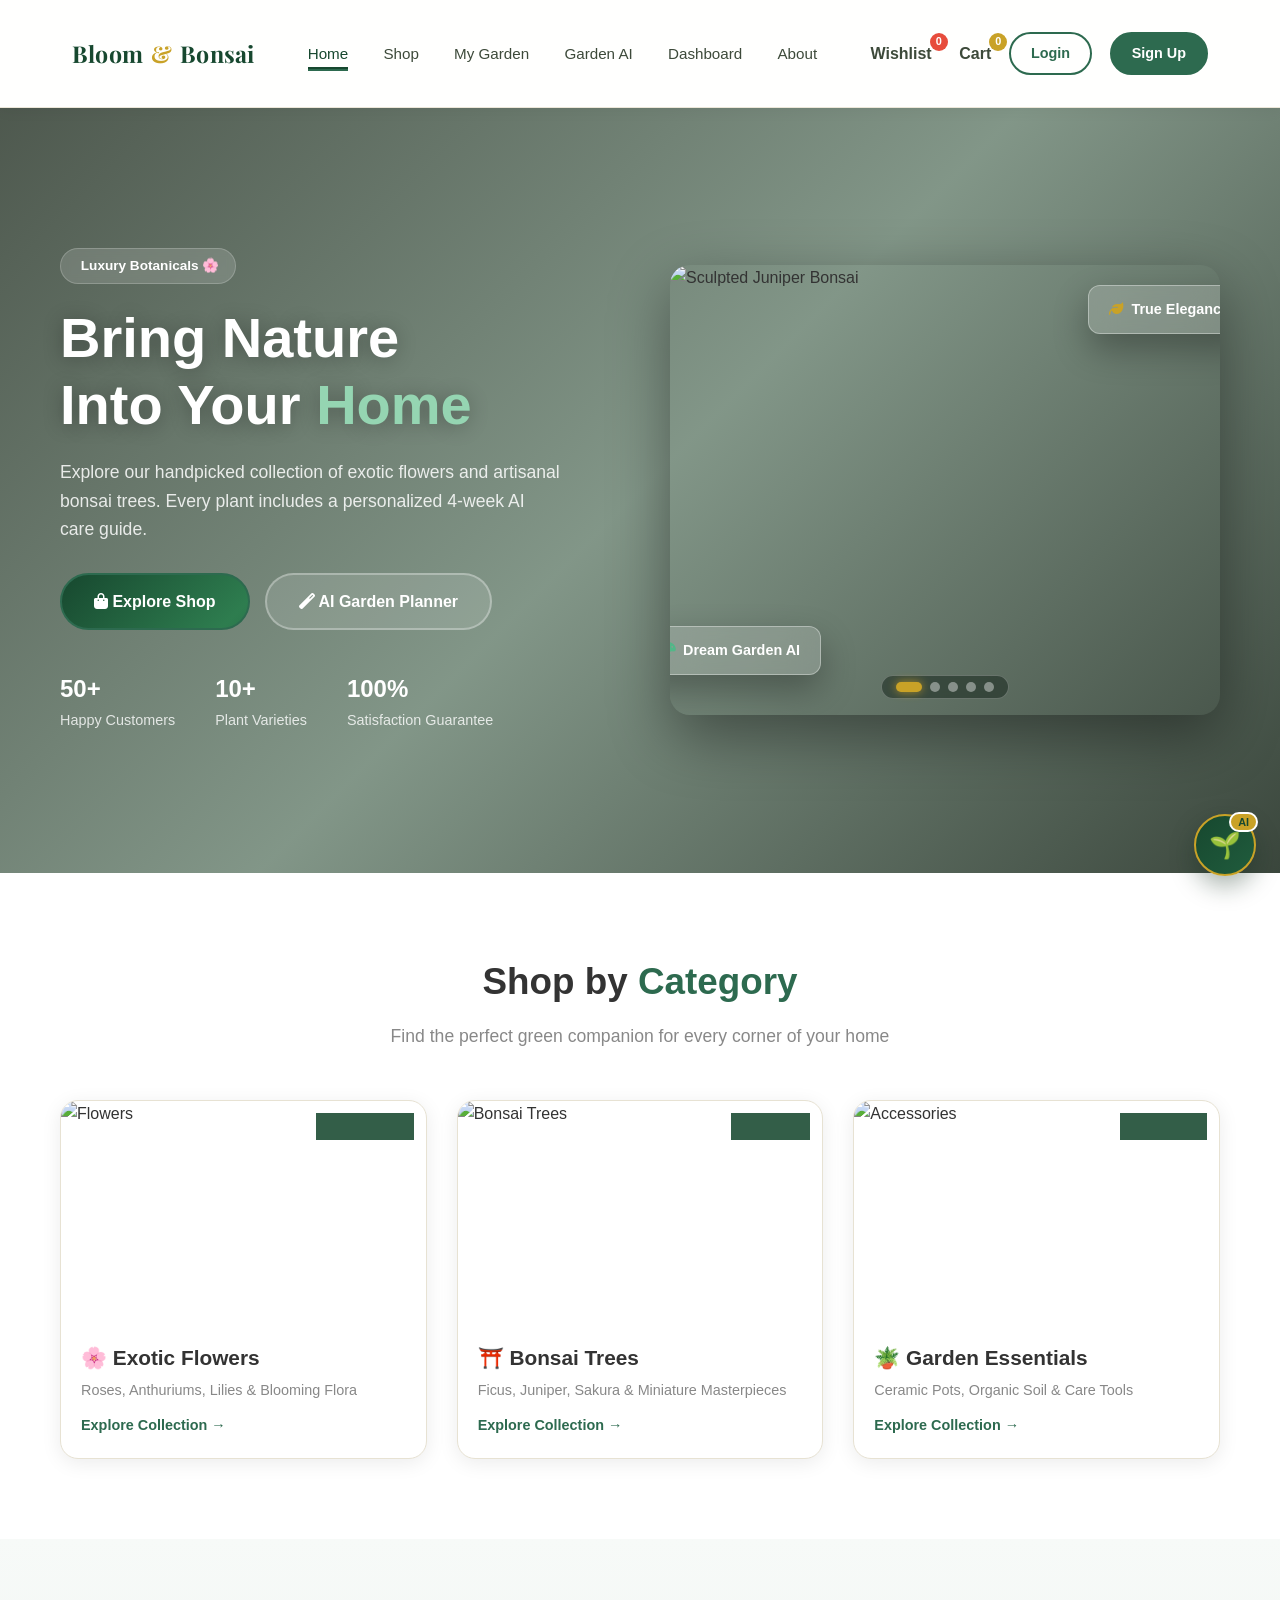
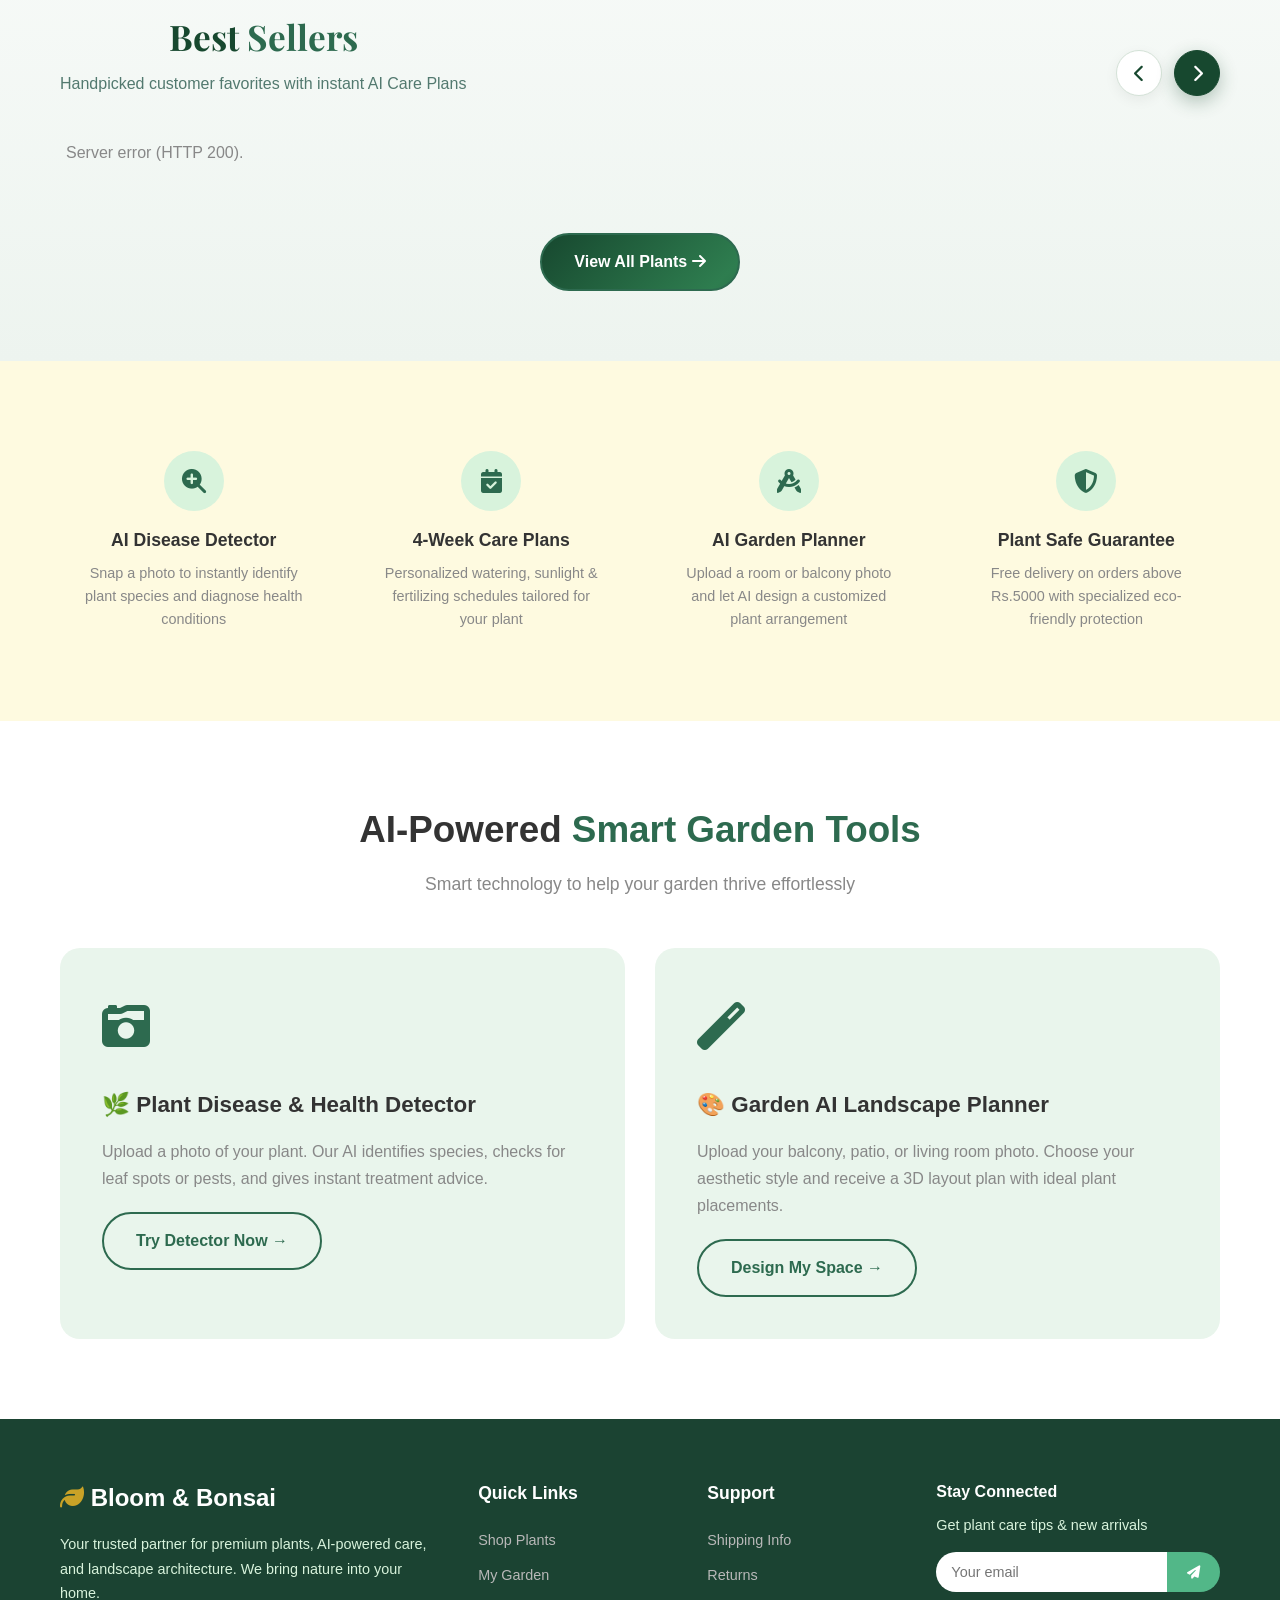
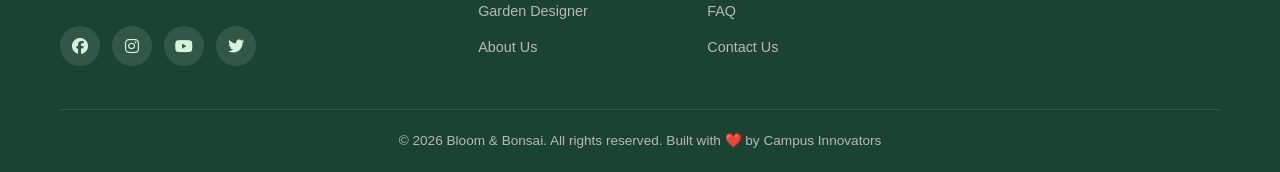
==== commit b8baafbb: "Elevate product card aesthetics, add smart category fallback images for broken URLs, and polish slid" ====
--- a/index.html
+++ b/index.html
@@ -152,24 +152,24 @@
 </section>
 
 <!-- ========== FEATURED PLANTS (BEST SELLERS HORIZONTAL SLIDER) ========== -->
-<section class="featured" id="best-sellers">
-    <div class="container">
-        <div class="section-header" style="display:flex;justify-space-between;align-items:flex-end;margin-bottom:30px;flex-wrap:wrap;gap:15px;">
+<section class="featured" id="best-sellers" style="padding: 70px 0; background: linear-gradient(180deg, #f7faf8 0%, #edf4ef 100%);">
+    <div class="container">
+        <div class="section-header" style="display:flex;justify-content:space-between;align-items:flex-end;margin-bottom:32px;flex-wrap:wrap;gap:15px;">
             <div>
-                <h2 style="margin-bottom:5px;">Best <span class="highlight">Sellers</span></h2>
-                <p>Handpicked customer favorites with instant AI Care Plans</p>
-            </div>
-            <div class="slider-nav-btns" style="display:flex;gap:10px;margin-left:auto;">
-                <button class="slider-btn prev-btn" onclick="slideBestSellers(-1)" aria-label="Previous Products" style="width:44px;height:44px;border-radius:50%;background:#ffffff;border:1px solid #d8e2dc;color:#17482f;font-size:1.1rem;cursor:pointer;display:flex;align-items:center;justify-content:center;box-shadow:0 4px 12px rgba(0,0,0,0.06);transition:all 0.25s ease;">
+                <h2 style="font-family:'Playfair Display',serif;font-size:2.2rem;font-weight:700;color:#17482f;margin-bottom:6px;">Best <span class="highlight" style="color:#2D6A4F;">Sellers</span></h2>
+                <p style="color:#52796f;font-size:1rem;margin:0;">Handpicked customer favorites with instant AI Care Plans</p>
+            </div>
+            <div class="slider-nav-btns" style="display:flex;gap:12px;margin-left:auto;">
+                <button class="slider-btn prev-btn" onclick="slideBestSellers(-1)" aria-label="Previous Products" style="width:46px;height:46px;border-radius:50%;background:#ffffff;border:1px solid #d4e2d7;color:#17482f;font-size:1.1rem;cursor:pointer;display:flex;align-items:center;justify-content:center;box-shadow:0 4px 14px rgba(0,0,0,0.06);transition:all 0.3s ease;">
                     <i class="fas fa-chevron-left"></i>
                 </button>
-                <button class="slider-btn next-btn" onclick="slideBestSellers(1)" aria-label="Next Products" style="width:44px;height:44px;border-radius:50%;background:#17482f;border:1px solid #17482f;color:#ffffff;font-size:1.1rem;cursor:pointer;display:flex;align-items:center;justify-content:center;box-shadow:0 4px 12px rgba(23,72,47,0.25);transition:all 0.25s ease;">
+                <button class="slider-btn next-btn" onclick="slideBestSellers(1)" aria-label="Next Products" style="width:46px;height:46px;border-radius:50%;background:#17482f;border:1px solid #17482f;color:#ffffff;font-size:1.1rem;cursor:pointer;display:flex;align-items:center;justify-content:center;box-shadow:0 6px 18px rgba(23,72,47,0.3);transition:all 0.3s ease;">
                     <i class="fas fa-chevron-right"></i>
                 </button>
             </div>
         </div>
-        <div class="best-sellers-slider-wrapper" style="overflow-x:auto;scroll-behavior:smooth;-webkit-overflow-scrolling:touch;padding:10px 4px 20px;scrollbar-width:none;-ms-overflow-style:none;">
-            <div class="product-slider-track" id="featuredProducts" style="display:flex;gap:22px;flex-wrap:nowrap;">
+        <div class="best-sellers-slider-wrapper" style="overflow-x:auto;scroll-behavior:smooth;-webkit-overflow-scrolling:touch;padding:12px 6px 24px;scrollbar-width:none;-ms-overflow-style:none;">
+            <div class="product-slider-track" id="featuredProducts" style="display:flex;gap:24px;flex-wrap:nowrap;">
                 <!-- Products loaded via JS -->
             </div>
         </div>
--- a/style.css
+++ b/style.css
@@ -695,28 +695,41 @@
 
 .product-slider-track {
     display: flex;
-    gap: 22px;
+    gap: 24px;
     flex-wrap: nowrap;
+    padding-bottom: 8px;
 }
 
 .product-slider-track .product-card {
-    flex: 0 0 280px;
-    min-width: 280px;
-    width: 280px;
+    flex: 0 0 285px;
+    min-width: 285px;
+    width: 285px;
+}
+
+.product-card:hover {
+    transform: translateY(-8px) !important;
+    box-shadow: 0 20px 40px rgba(23, 72, 47, 0.14) !important;
+    border-color: rgba(45, 106, 79, 0.28) !important;
+}
+
+.product-card:hover .product-img img {
+    transform: scale(1.08) !important;
 }
 
 .slider-btn:hover {
-    transform: scale(1.08) !important;
+    transform: scale(1.1) !important;
 }
 
 .slider-btn.prev-btn:hover {
-    background: #f4f8f5 !important;
+    background: #f0f7f2 !important;
     border-color: #17482f !important;
+    color: #17482f !important;
 }
 
 .slider-btn.next-btn:hover {
-    background: #0f3421 !important;
-    border-color: #0f3421 !important;
+    background: #2D6A4F !important;
+    border-color: #2D6A4F !important;
+    box-shadow: 0 8px 22px rgba(45, 106, 79, 0.4) !important;
 }
 
 .product-info {
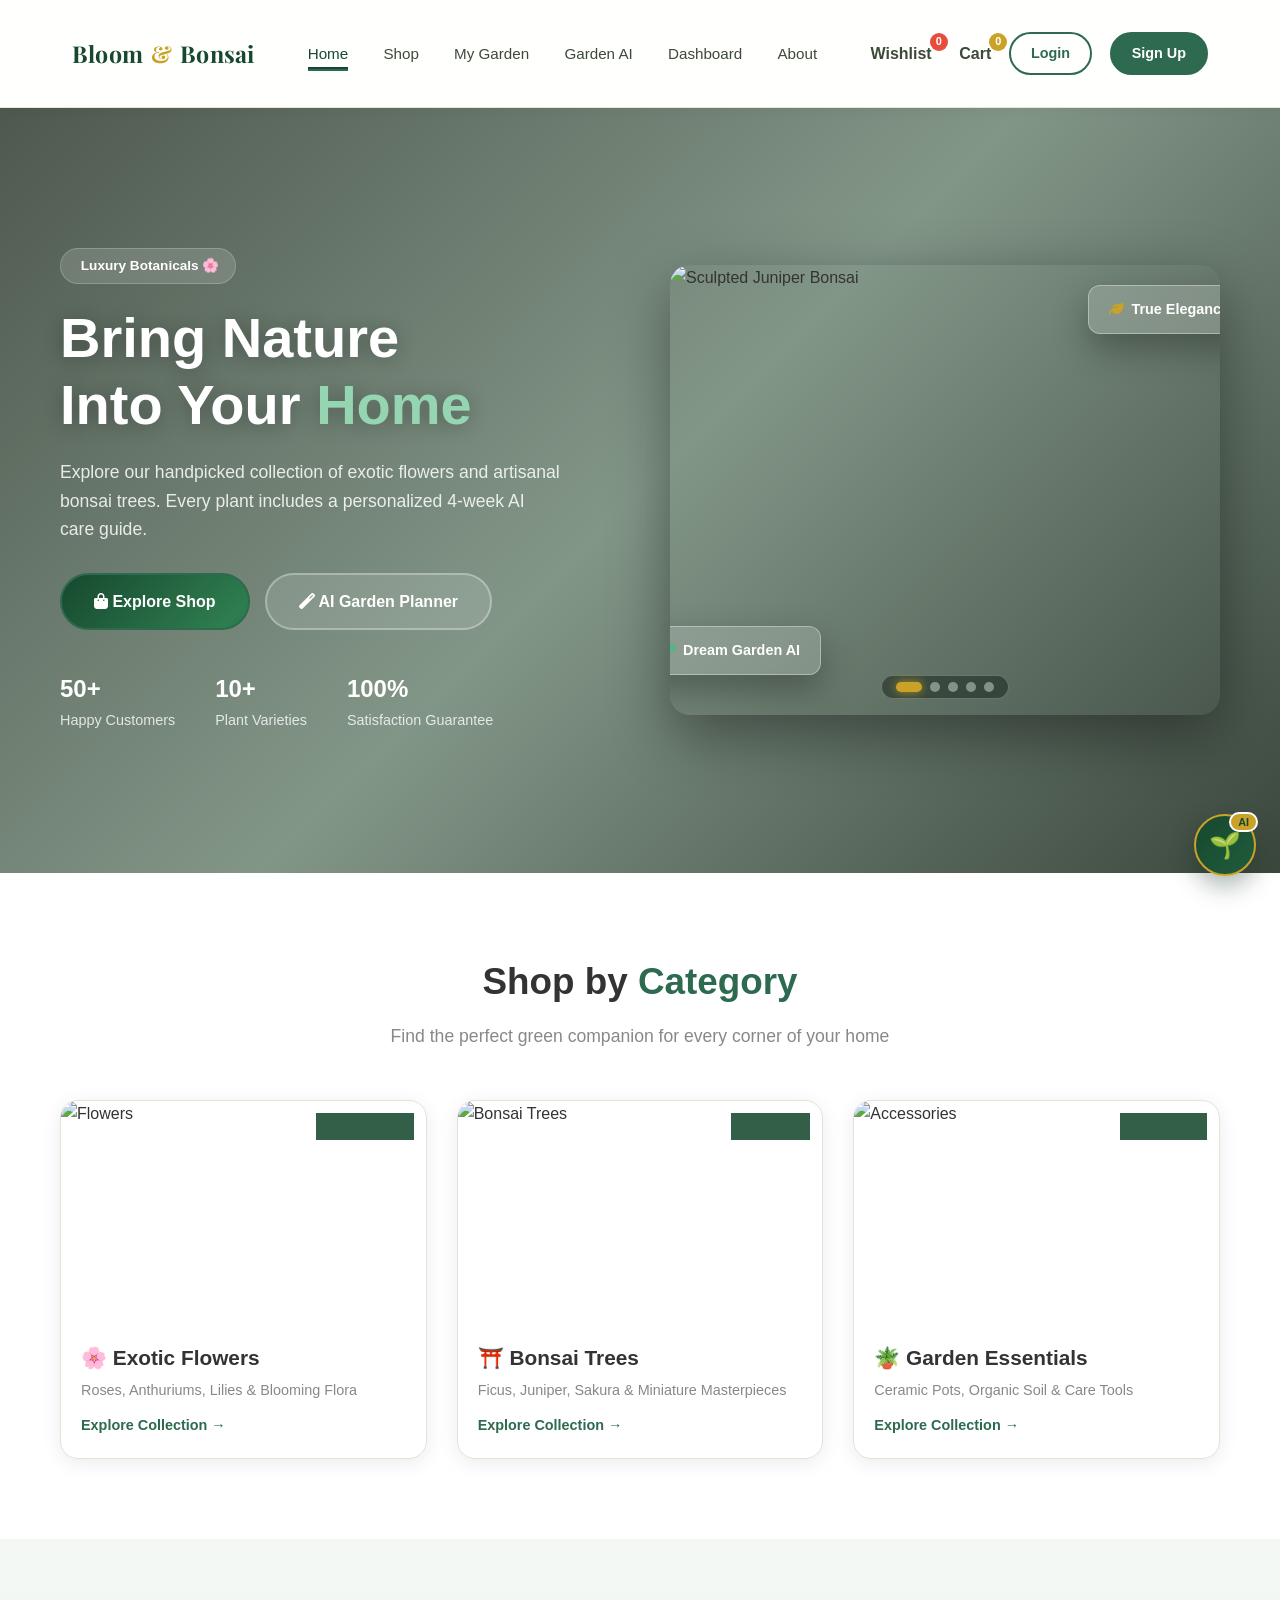
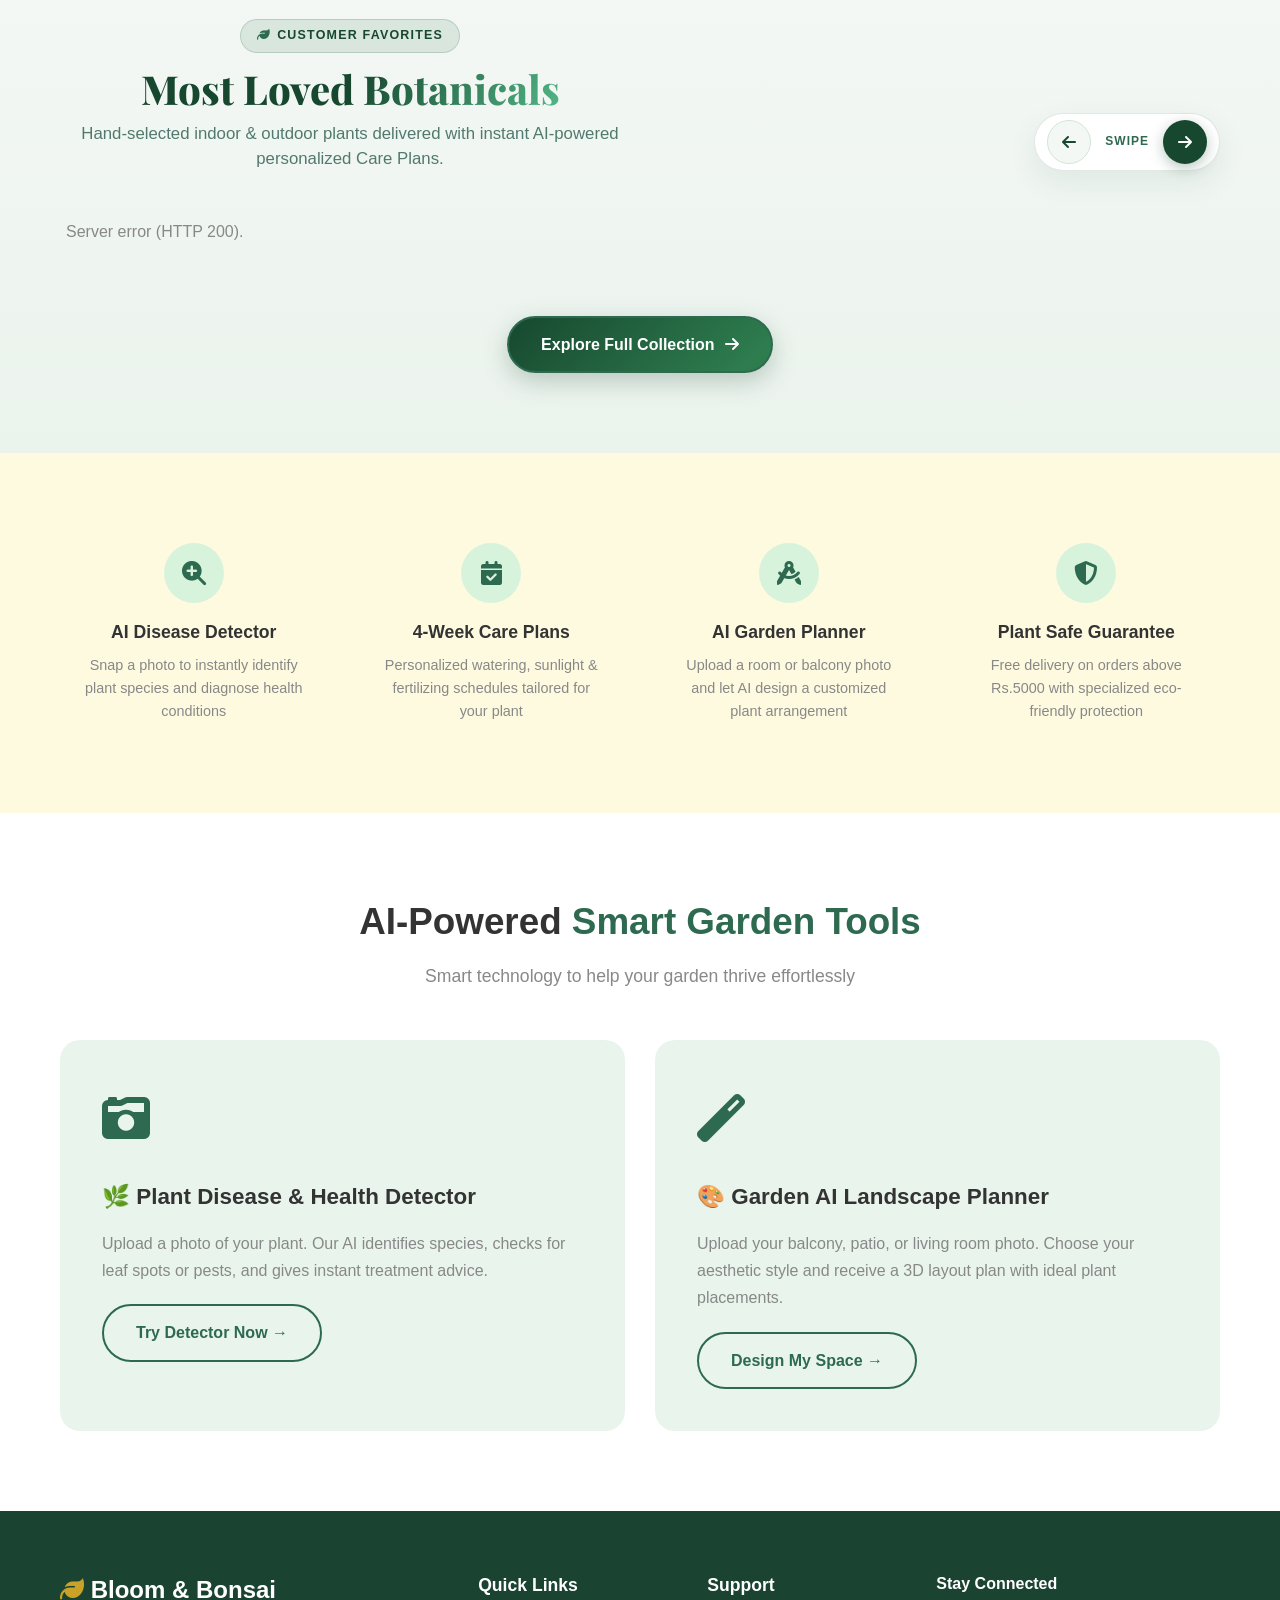
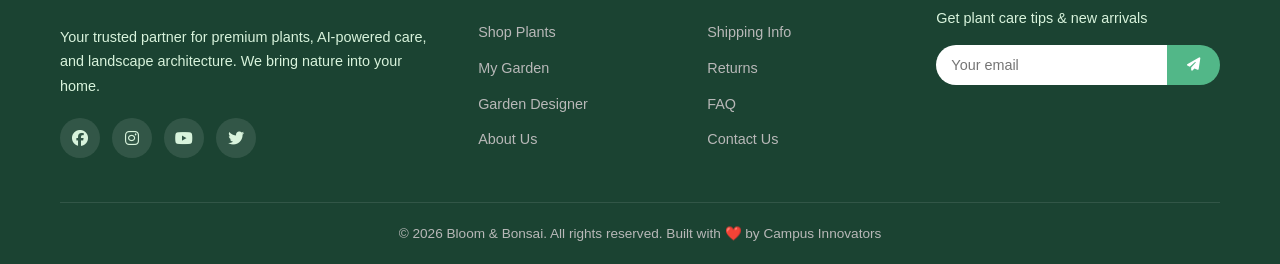
==== commit c1b48d3e: "Elevate Best Sellers section header and sanitize product card images" ====
--- a/index.html
+++ b/index.html
@@ -152,29 +152,35 @@
 </section>
 
 <!-- ========== FEATURED PLANTS (BEST SELLERS HORIZONTAL SLIDER) ========== -->
-<section class="featured" id="best-sellers" style="padding: 70px 0; background: linear-gradient(180deg, #f7faf8 0%, #edf4ef 100%);">
-    <div class="container">
-        <div class="section-header" style="display:flex;justify-content:space-between;align-items:flex-end;margin-bottom:32px;flex-wrap:wrap;gap:15px;">
-            <div>
-                <h2 style="font-family:'Playfair Display',serif;font-size:2.2rem;font-weight:700;color:#17482f;margin-bottom:6px;">Best <span class="highlight" style="color:#2D6A4F;">Sellers</span></h2>
-                <p style="color:#52796f;font-size:1rem;margin:0;">Handpicked customer favorites with instant AI Care Plans</p>
-            </div>
-            <div class="slider-nav-btns" style="display:flex;gap:12px;margin-left:auto;">
-                <button class="slider-btn prev-btn" onclick="slideBestSellers(-1)" aria-label="Previous Products" style="width:46px;height:46px;border-radius:50%;background:#ffffff;border:1px solid #d4e2d7;color:#17482f;font-size:1.1rem;cursor:pointer;display:flex;align-items:center;justify-content:center;box-shadow:0 4px 14px rgba(0,0,0,0.06);transition:all 0.3s ease;">
-                    <i class="fas fa-chevron-left"></i>
+<section class="featured" id="best-sellers" style="padding: 80px 0; background: linear-gradient(180deg, #f4f8f5 0%, #ebf3ed 100%); position: relative; overflow: hidden;">
+    <div class="container" style="position: relative; z-index: 2;">
+        <div class="section-header" style="display:flex;justify-content:space-between;align-items:flex-end;margin-bottom:36px;flex-wrap:wrap;gap:20px;">
+            <div style="max-width: 580px;">
+                <span class="section-pill" style="display:inline-flex;align-items:center;gap:7px;background:rgba(45,106,79,0.12);color:#17482f;padding:6px 16px;border-radius:50px;font-size:0.78rem;font-weight:700;letter-spacing:1.2px;text-transform:uppercase;margin-bottom:12px;border:1px solid rgba(45,106,79,0.2);">
+                    <i class="fas fa-leaf" style="color:#2D6A4F;"></i> Customer Favorites
+                </span>
+                <h2 style="font-family:'Playfair Display',serif;font-size:2.5rem;font-weight:800;color:#17482f;margin-bottom:8px;line-height:1.2;">
+                    Most Loved <span class="highlight" style="background:linear-gradient(120deg,#17482f,#52B788);-webkit-background-clip:text;-webkit-text-fill-color:transparent;">Botanicals</span>
+                </h2>
+                <p style="color:#52796f;font-size:1.05rem;margin:0;line-height:1.5;">Hand-selected indoor & outdoor plants delivered with instant AI-powered personalized Care Plans.</p>
+            </div>
+            <div class="slider-control-pill" style="display:flex;align-items:center;gap:10px;background:#ffffff;padding:6px 12px;border-radius:50px;box-shadow:0 10px 30px rgba(23,72,47,0.08);border:1px solid rgba(23,72,47,0.12);margin-left:auto;">
+                <button class="slider-btn prev-btn" onclick="slideBestSellers(-1)" aria-label="Previous Products" style="width:44px;height:44px;border-radius:50%;background:#f4f8f5;border:1px solid #d4e4d6;color:#17482f;font-size:1rem;cursor:pointer;display:flex;align-items:center;justify-content:center;transition:all 0.3s ease;">
+                    <i class="fas fa-arrow-left"></i>
                 </button>
-                <button class="slider-btn next-btn" onclick="slideBestSellers(1)" aria-label="Next Products" style="width:46px;height:46px;border-radius:50%;background:#17482f;border:1px solid #17482f;color:#ffffff;font-size:1.1rem;cursor:pointer;display:flex;align-items:center;justify-content:center;box-shadow:0 6px 18px rgba(23,72,47,0.3);transition:all 0.3s ease;">
-                    <i class="fas fa-chevron-right"></i>
+                <span style="font-weight:700;font-size:0.75rem;color:#2D6A4F;padding:0 4px;letter-spacing:1px;user-select:none;">SWIPE</span>
+                <button class="slider-btn next-btn" onclick="slideBestSellers(1)" aria-label="Next Products" style="width:44px;height:44px;border-radius:50%;background:#17482f;border:none;color:#ffffff;font-size:1rem;cursor:pointer;display:flex;align-items:center;justify-content:center;box-shadow:0 4px 14px rgba(23,72,47,0.3);transition:all 0.3s ease;">
+                    <i class="fas fa-arrow-right"></i>
                 </button>
             </div>
         </div>
-        <div class="best-sellers-slider-wrapper" style="overflow-x:auto;scroll-behavior:smooth;-webkit-overflow-scrolling:touch;padding:12px 6px 24px;scrollbar-width:none;-ms-overflow-style:none;">
-            <div class="product-slider-track" id="featuredProducts" style="display:flex;gap:24px;flex-wrap:nowrap;">
+        <div class="best-sellers-slider-wrapper" style="overflow-x:auto;scroll-behavior:smooth;-webkit-overflow-scrolling:touch;padding:12px 6px 28px;scrollbar-width:none;-ms-overflow-style:none;">
+            <div class="product-slider-track" id="featuredProducts" style="display:flex;gap:26px;flex-wrap:nowrap;">
                 <!-- Products loaded via JS -->
             </div>
         </div>
         <div class="view-all" style="margin-top:35px;text-align:center;">
-            <a href="shop.html" class="btn-primary shimmer-btn">View All Plants <i class="fas fa-arrow-right"></i></a>
+            <a href="shop.html" class="btn-primary shimmer-btn" style="padding:14px 32px;font-size:1rem;border-radius:50px;box-shadow:0 8px 25px rgba(23,72,47,0.25);">Explore Full Collection <i class="fas fa-arrow-right" style="margin-left:6px;"></i></a>
         </div>
     </div>
 </section>
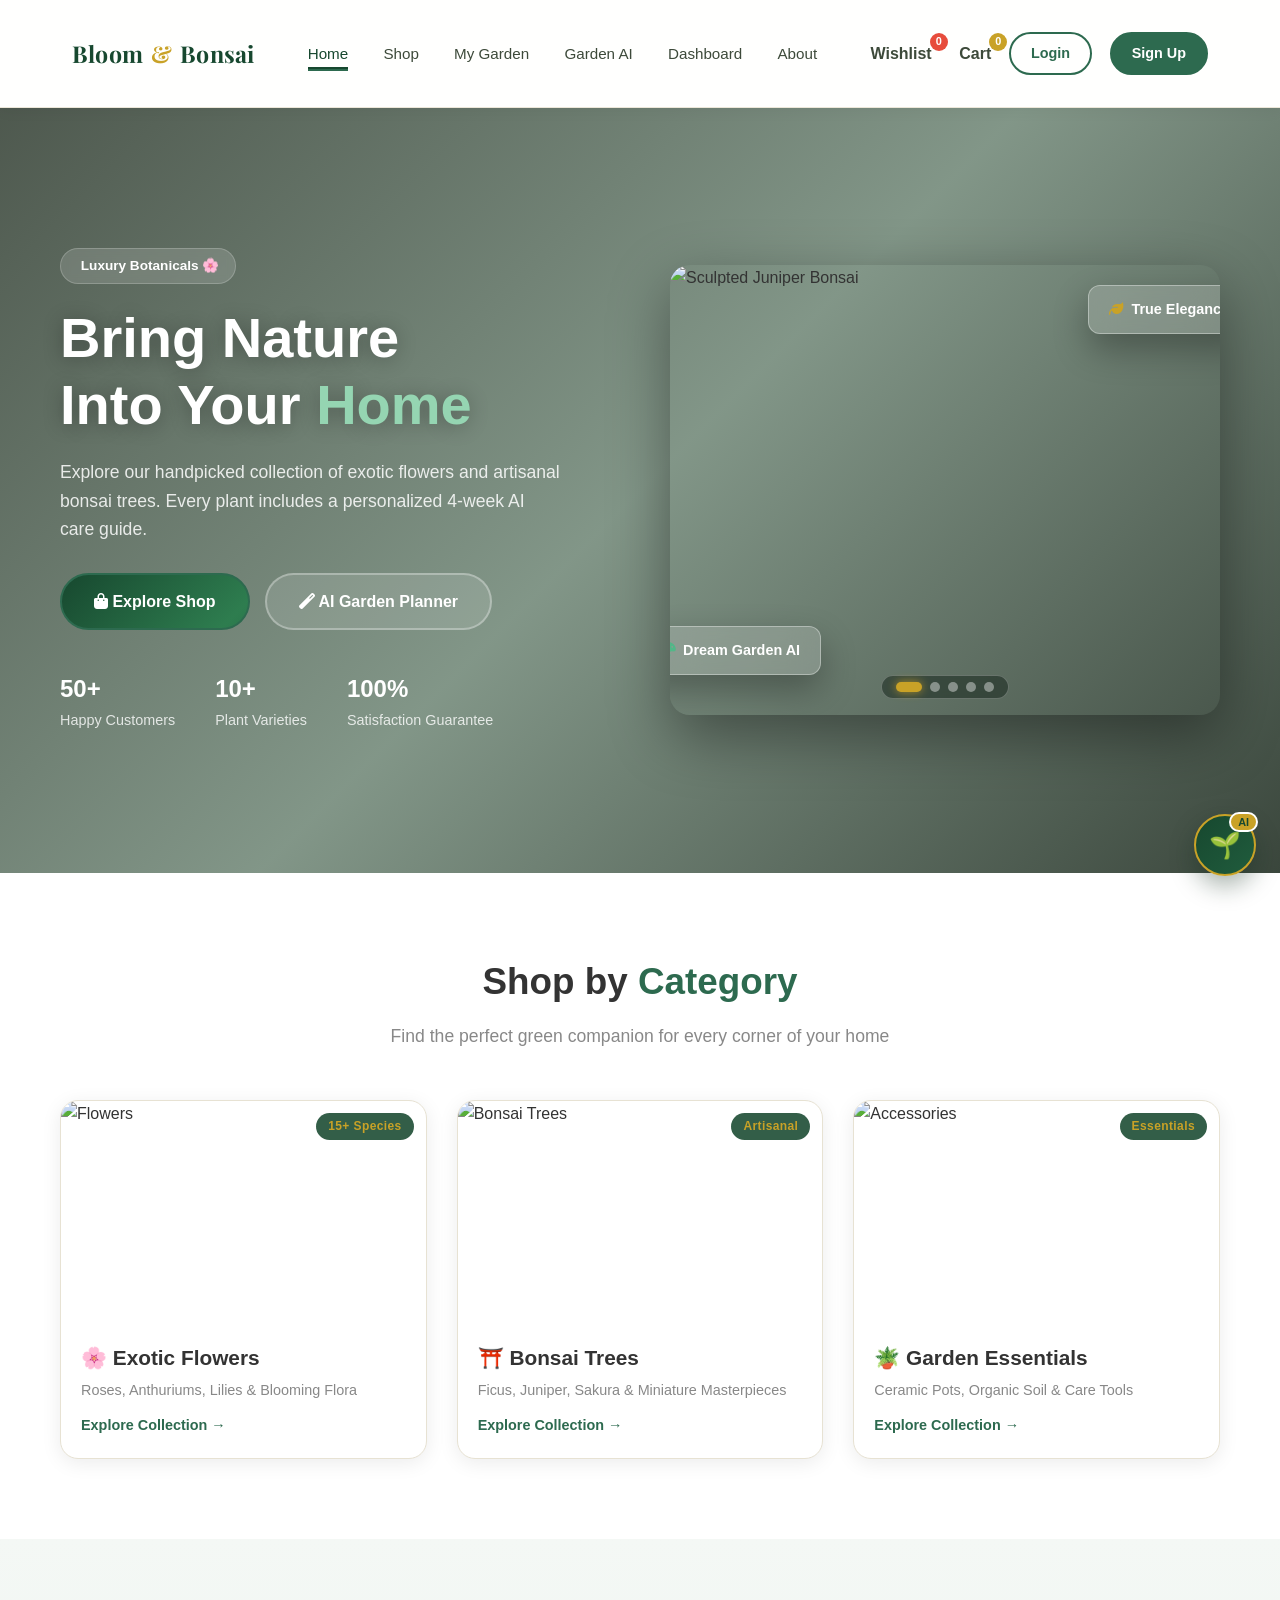
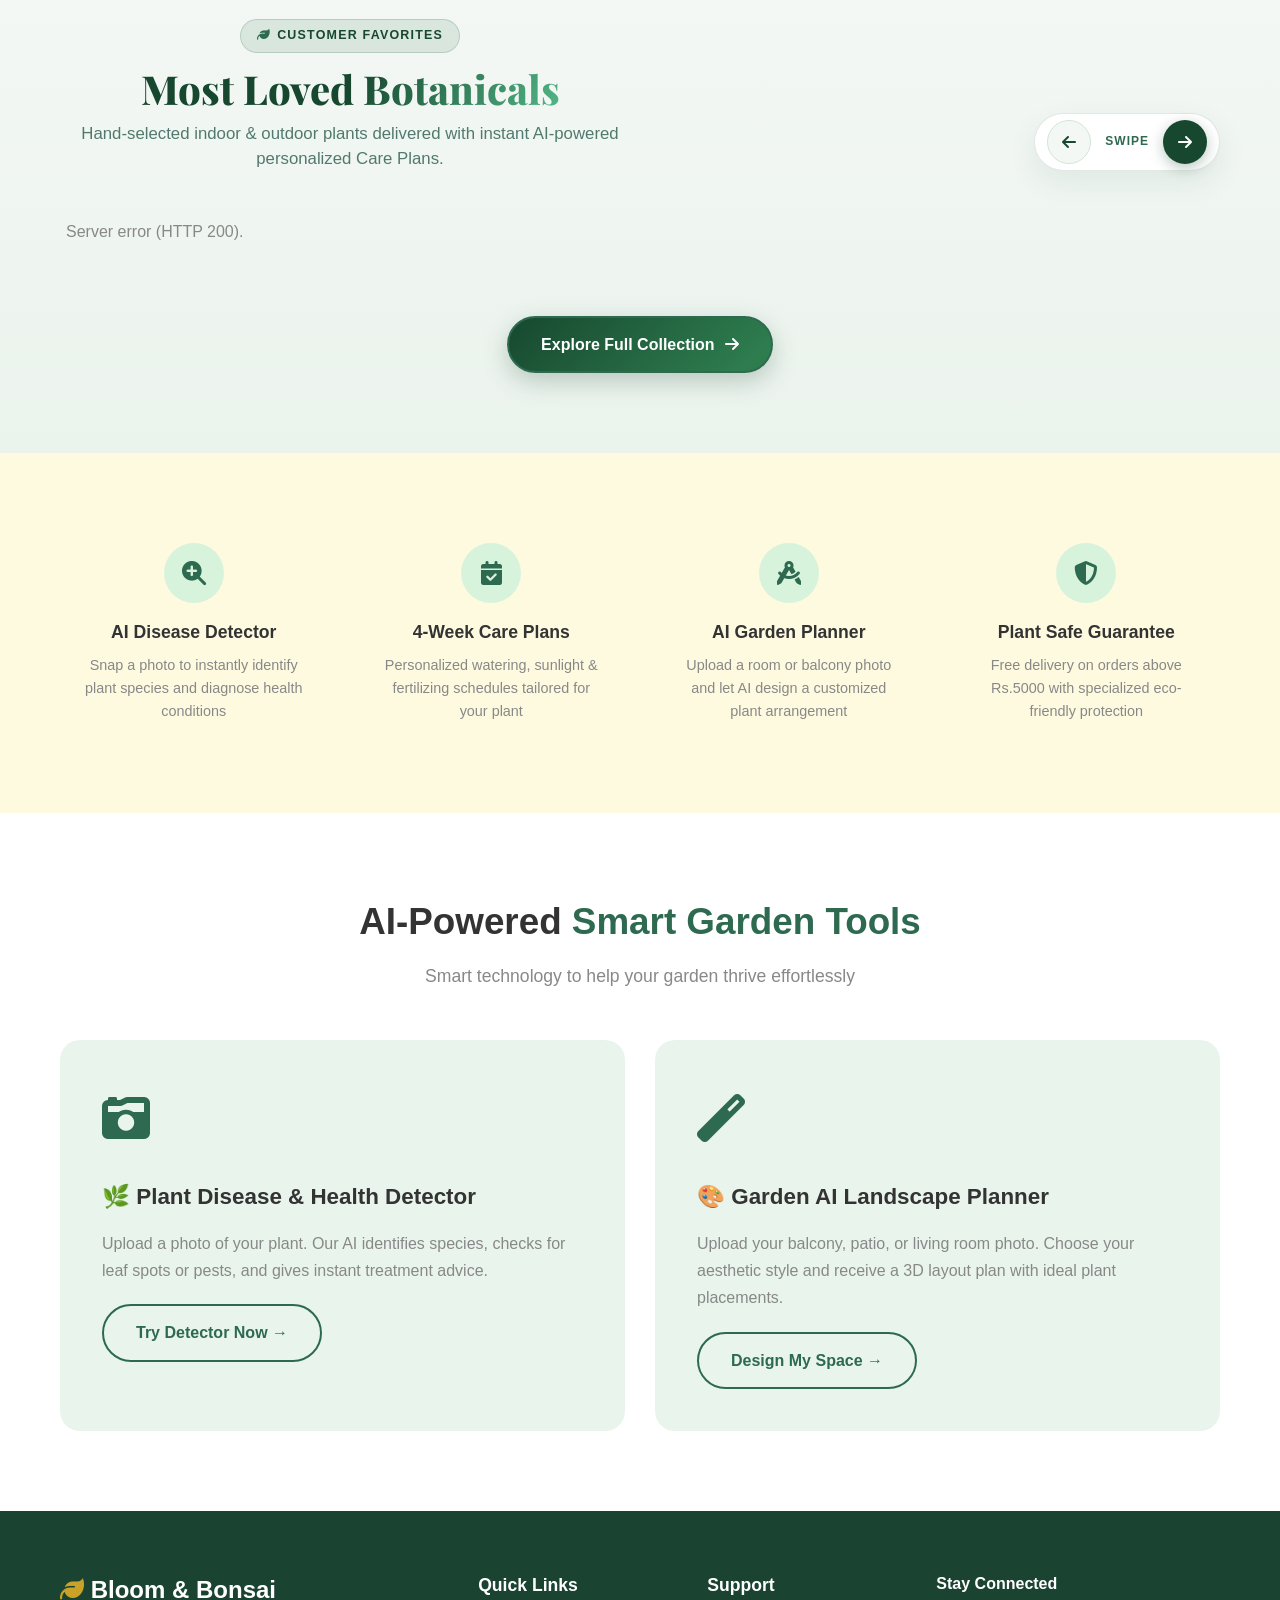
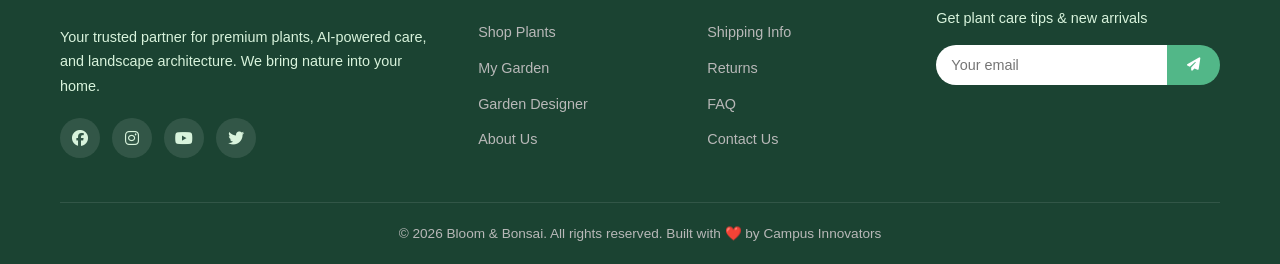
==== commit b9114573: "slide images uploaded" ====
--- a/index.html
+++ b/index.html
@@ -69,19 +69,19 @@
                 <!-- Auto-Sliding Image Slides -->
                 <div class="hero-slider-container">
                     <div class="hero-slide active">
-                        <img src="https://images.unsplash.com/photo-1512428559087-560fa5ceab42?w=800" alt="Sculpted Juniper Bonsai">
+                        <img src="WhatsApp Image 2026-09-05 at 11.13.16?w=800" alt="Sculpted Juniper Bonsai">
                     </div>
                     <div class="hero-slide">
-                        <img src="https://images.unsplash.com/photo-1562408590-e32931084e23?w=800" alt="Ficus Ginseng Bonsai">
+                        <img src="WhatsApp Image 2026-09-01 at 13.39.02 (2)?w=800" alt="Ficus Ginseng Bonsai">
                     </div>
                     <div class="hero-slide">
-                        <img src="https://images.unsplash.com/photo-1496062031456-07b8f162a322?w=800" alt="Blooming Red Rose">
+                        <img src="WhatsApp Image 2026-09-01 at 13.39.02?w=800" alt="Blooming Red Rose">
                     </div>
                     <div class="hero-slide">
-                        <img src="https://images.unsplash.com/photo-1518977676601-b53f82aba655?w=800" alt="Japanese Evergreen Bonsai">
+                        <img src="WhatsApp Image 2026-09-01 at 13.39.02 (1)?w=800" alt="Japanese Evergreen Bonsai">
                     </div>
                     <div class="hero-slide">
-                        <img src="https://images.unsplash.com/photo-1446071103084-c257b5f70672?w=800" alt="Tropical Anthurium">
+                        <img src="WhatsApp Image 2026-09-01 at 13.39.03?w=800" alt="Tropical Anthurium">
                     </div>
                 </div>
 
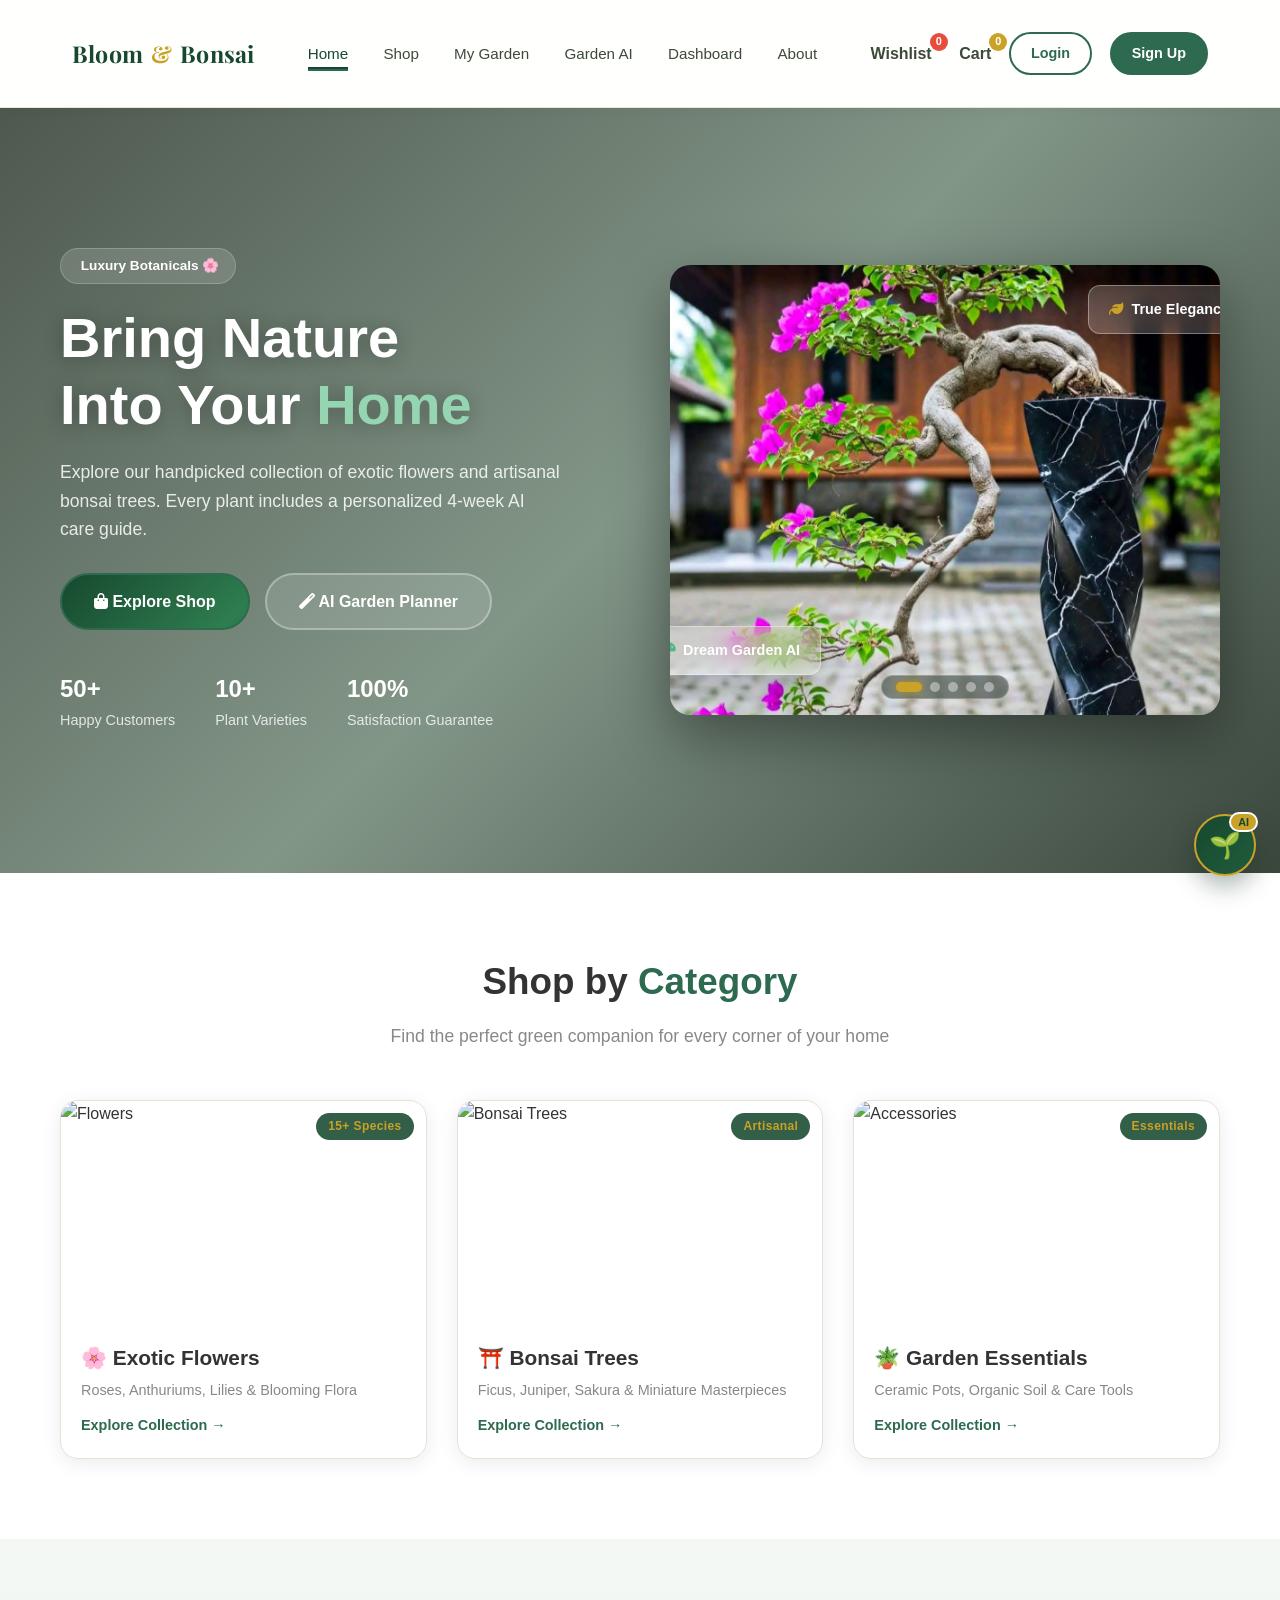
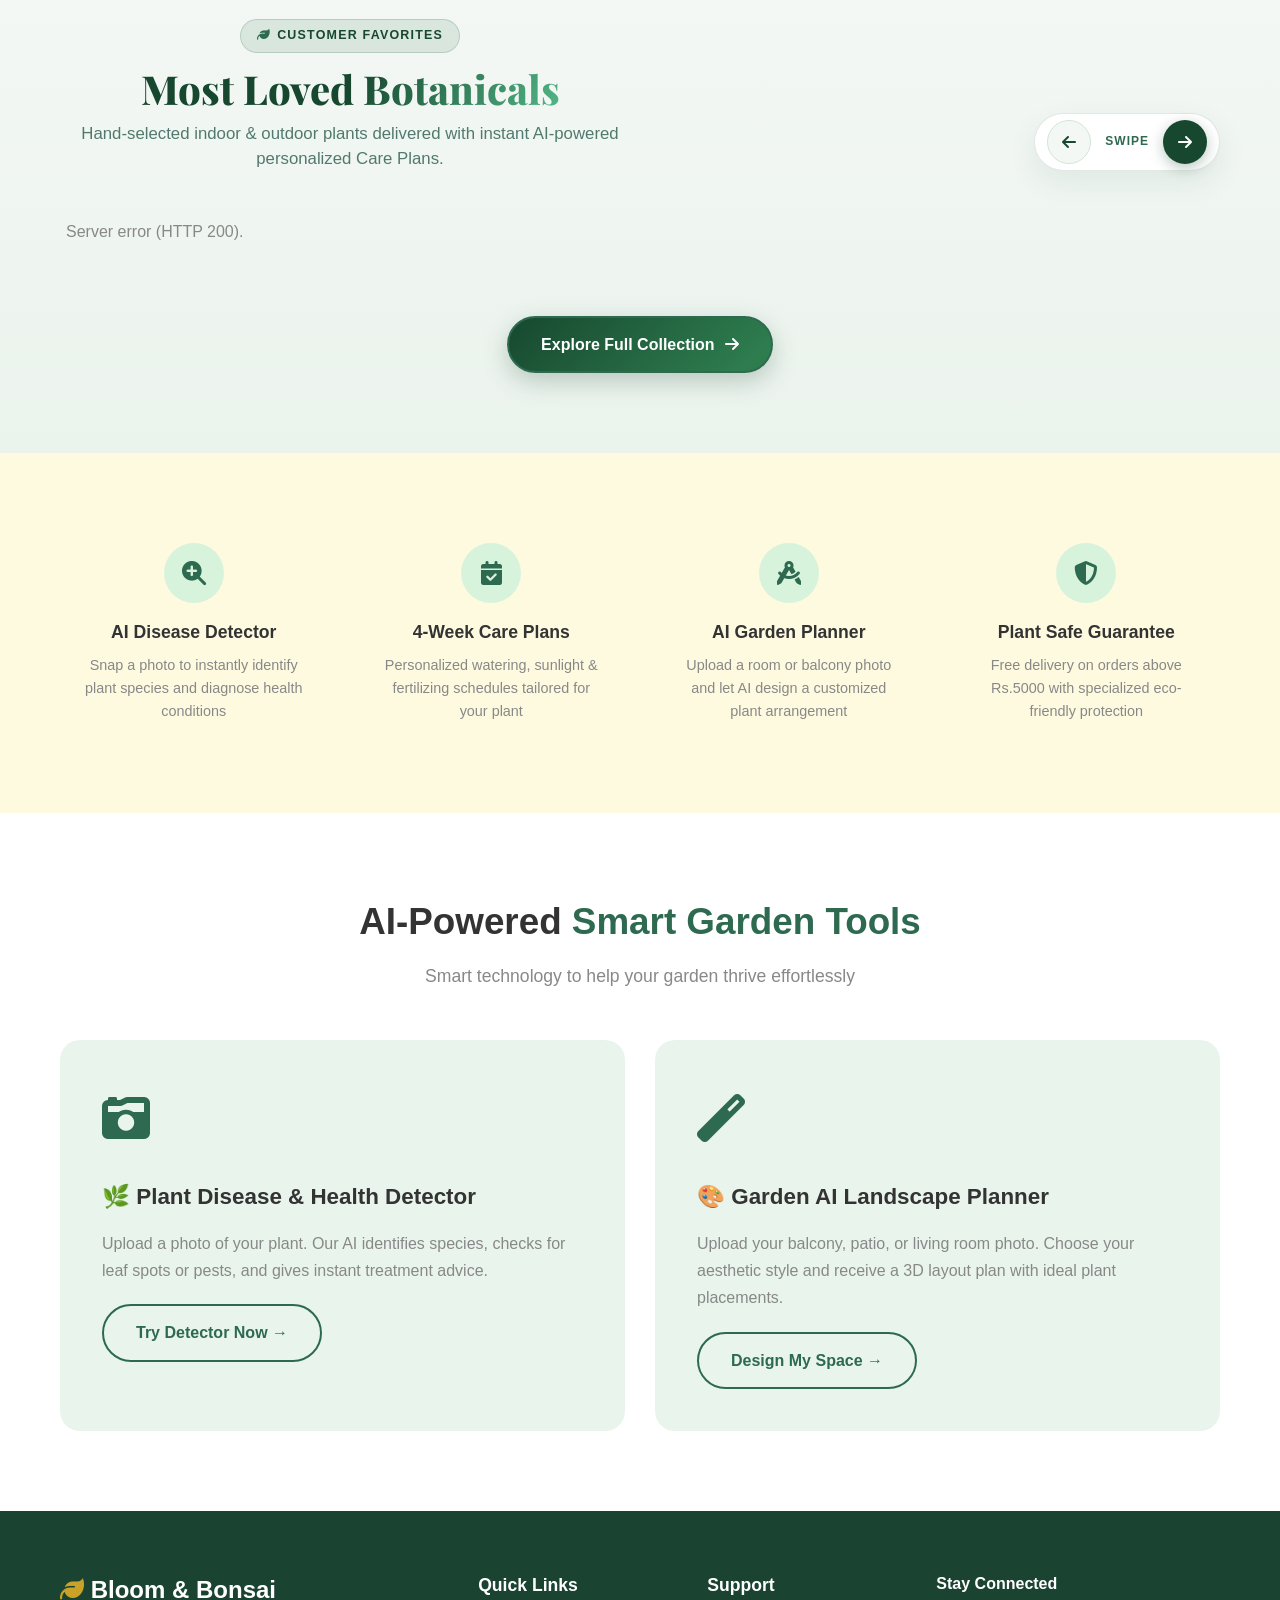
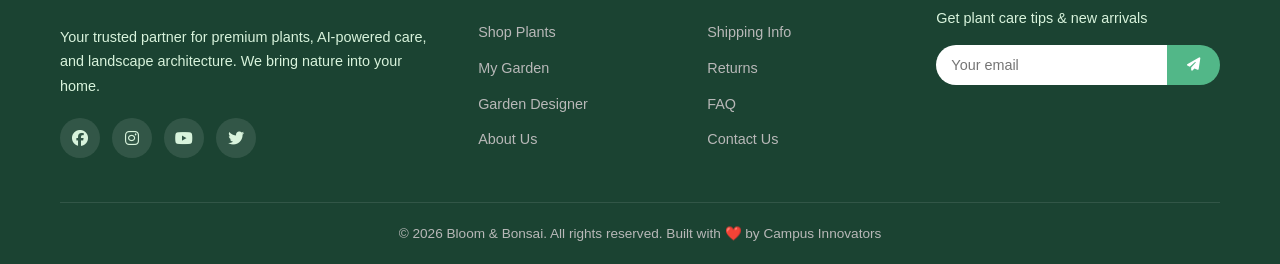
==== commit eada623b: "error fixed" ====
--- a/index.html
+++ b/index.html
@@ -69,19 +69,19 @@
                 <!-- Auto-Sliding Image Slides -->
                 <div class="hero-slider-container">
                     <div class="hero-slide active">
-                        <img src="WhatsApp Image 2026-09-05 at 11.13.16?w=800" alt="Sculpted Juniper Bonsai">
+                        <img src="WhatsApp Image 2026-09-05 at 11.13.16.jpeg?w=800" alt="Sculpted Juniper Bonsai">
                     </div>
                     <div class="hero-slide">
-                        <img src="WhatsApp Image 2026-09-01 at 13.39.02 (2)?w=800" alt="Ficus Ginseng Bonsai">
+                        <img src="WhatsApp Image 2026-09-01 at 13.39.02 (2).jpeg?w=800" alt="Ficus Ginseng Bonsai">
                     </div>
                     <div class="hero-slide">
-                        <img src="WhatsApp Image 2026-09-01 at 13.39.02?w=800" alt="Blooming Red Rose">
+                        <img src="WhatsApp Image 2026-09-01 at 13.39.02.jpeg?w=800" alt="Blooming Red Rose">
                     </div>
                     <div class="hero-slide">
-                        <img src="WhatsApp Image 2026-09-01 at 13.39.02 (1)?w=800" alt="Japanese Evergreen Bonsai">
+                        <img src="WhatsApp Image 2026-09-01 at 13.39.02 (1).jpeg?w=800" alt="Japanese Evergreen Bonsai">
                     </div>
                     <div class="hero-slide">
-                        <img src="WhatsApp Image 2026-09-01 at 13.39.03?w=800" alt="Tropical Anthurium">
+                        <img src="WhatsApp Image 2026-09-01 at 13.39.03.jpeg?w=800" alt="Tropical Anthurium">
                     </div>
                 </div>
 
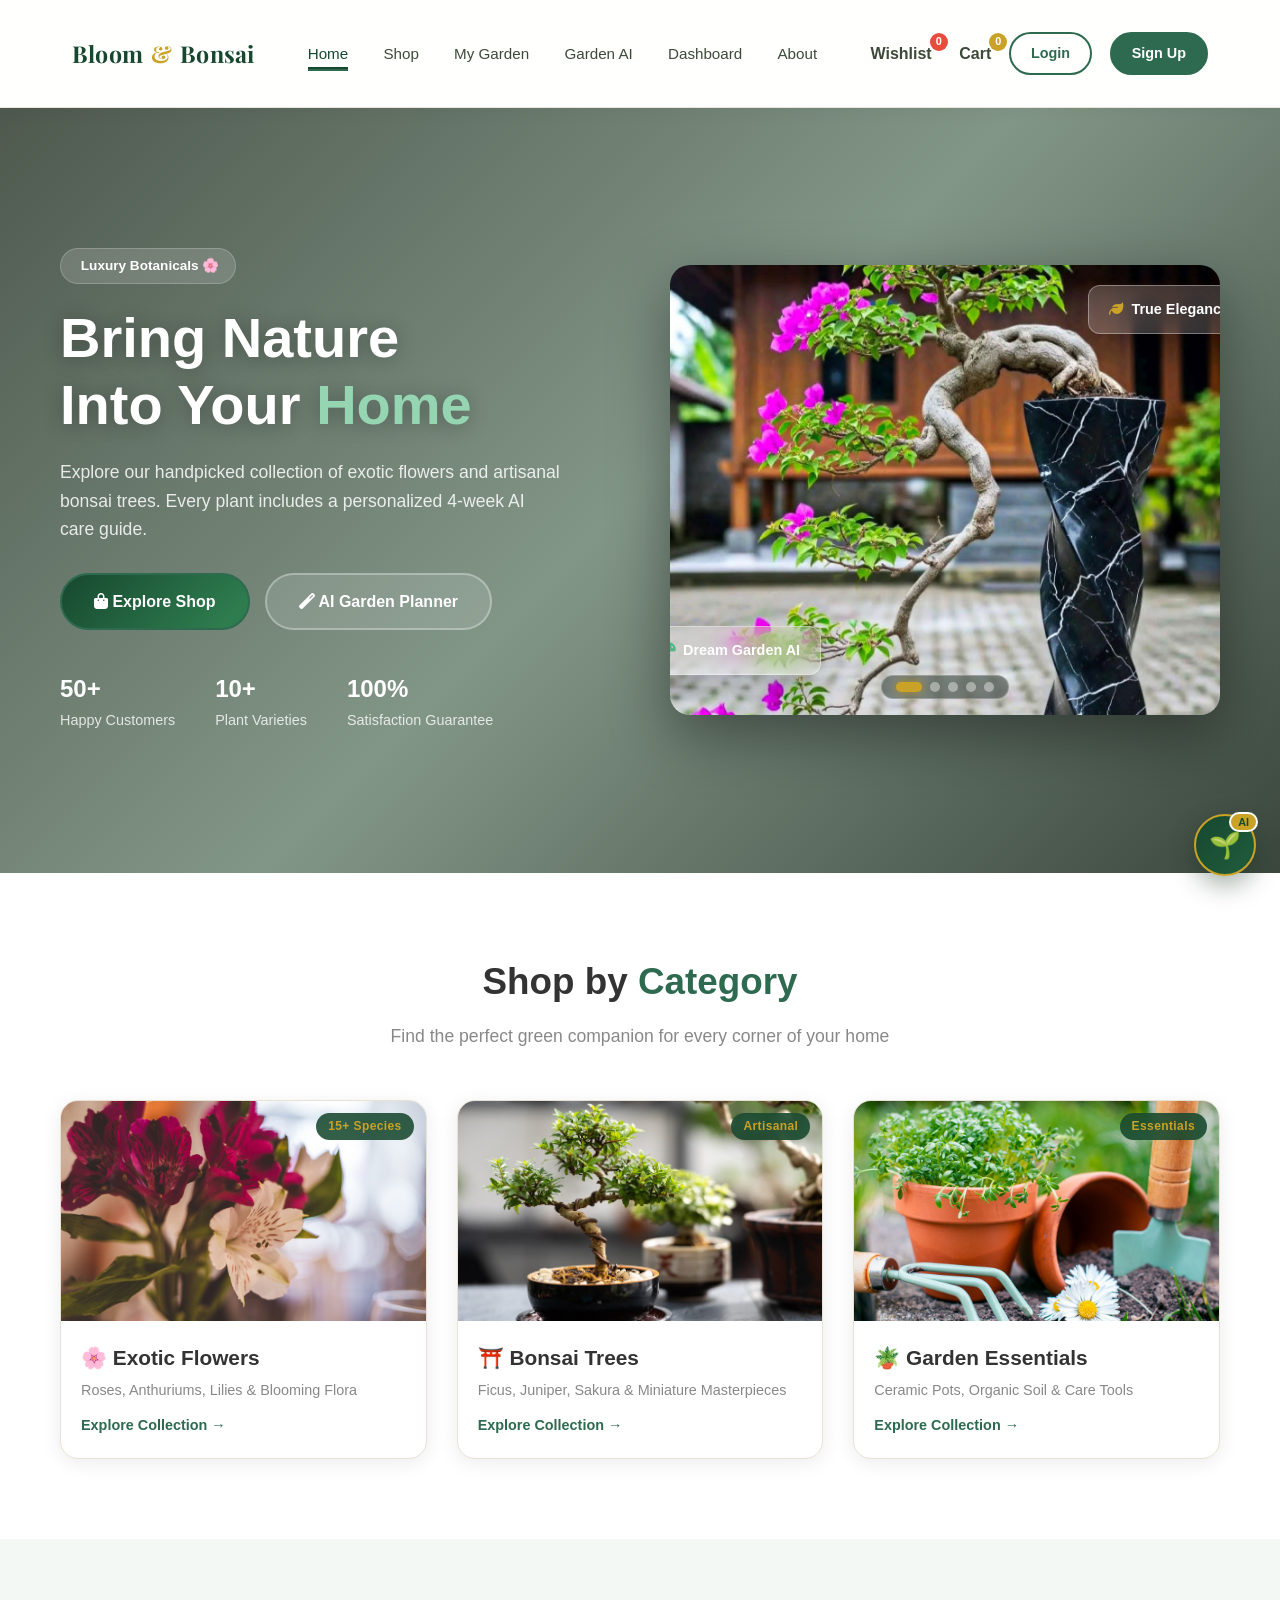
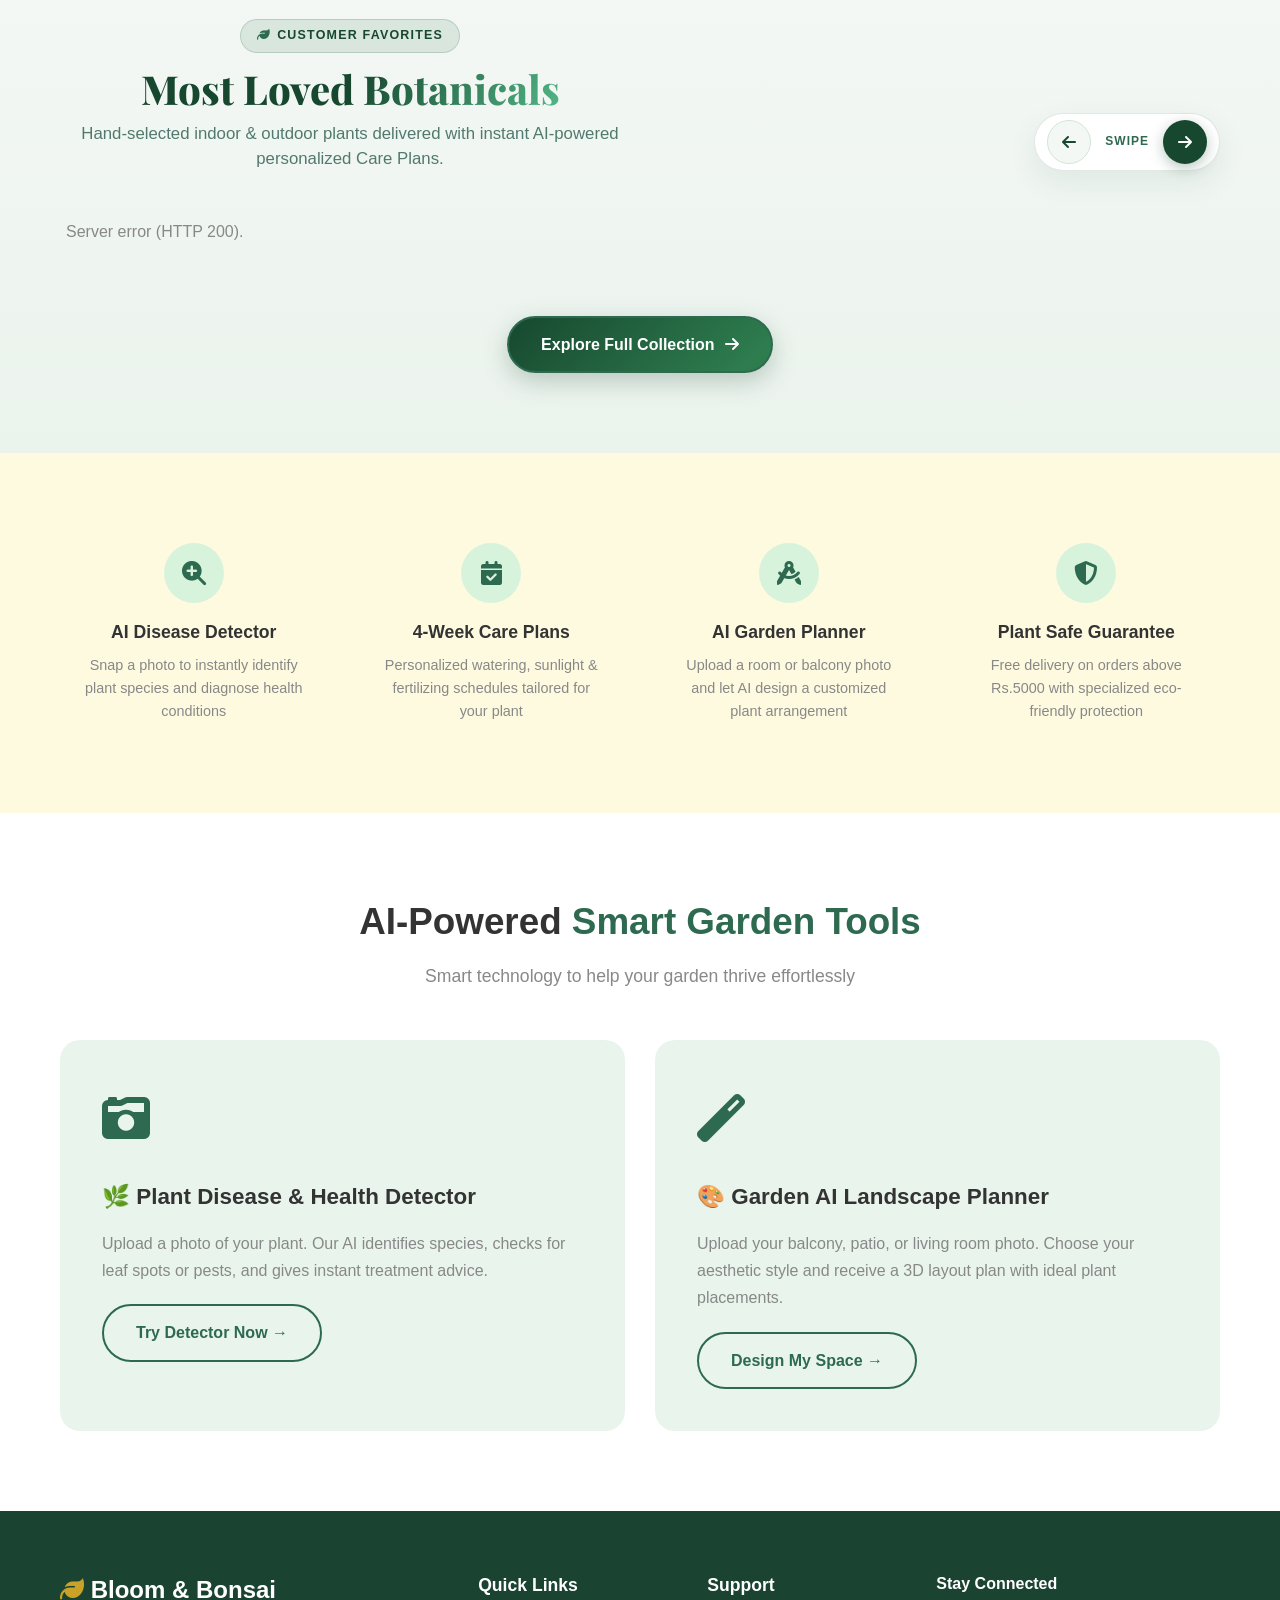
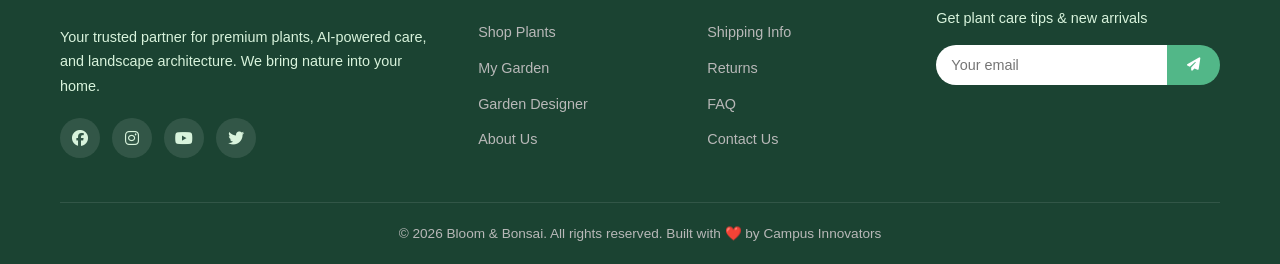
==== commit 570d292c: "fixed" ====
--- a/index.html
+++ b/index.html
@@ -116,7 +116,7 @@
         <div class="category-grid">
             <a href="shop.html?cat=flowers" class="category-card">
                 <div class="category-img">
-                    <img src="https://images.unsplash.com/photo-1562408590-e32931084e23?w=800" alt="Flowers">
+                    <img src="flowers.jpg?w=800" alt="Flowers">
                     <span class="cat-badge">15+ Species</span>
                 </div>
                 <div class="category-info">
@@ -127,7 +127,7 @@
             </a>
             <a href="shop.html?cat=bonsai" class="category-card">
                 <div class="category-img">
-                    <img src="https://images.unsplash.com/photo-1512428559087-560fa5ceab42?w=800" alt="Bonsai Trees">
+                    <img src="bonsayi.avif?w=800" alt="Bonsai Trees">
                     <span class="cat-badge">Artisanal</span>
                 </div>
                 <div class="category-info">
@@ -138,7 +138,7 @@
             </a>
             <a href="shop.html?cat=accessories" class="category-card">
                 <div class="category-img">
-                    <img src="https://images.unsplash.com/photo-1416879595882-3373a0480b5b?w=800" alt="Accessories">
+                    <img src="gardenitems.jpg?w=800" alt="Accessories">
                     <span class="cat-badge">Essentials</span>
                 </div>
                 <div class="category-info">
